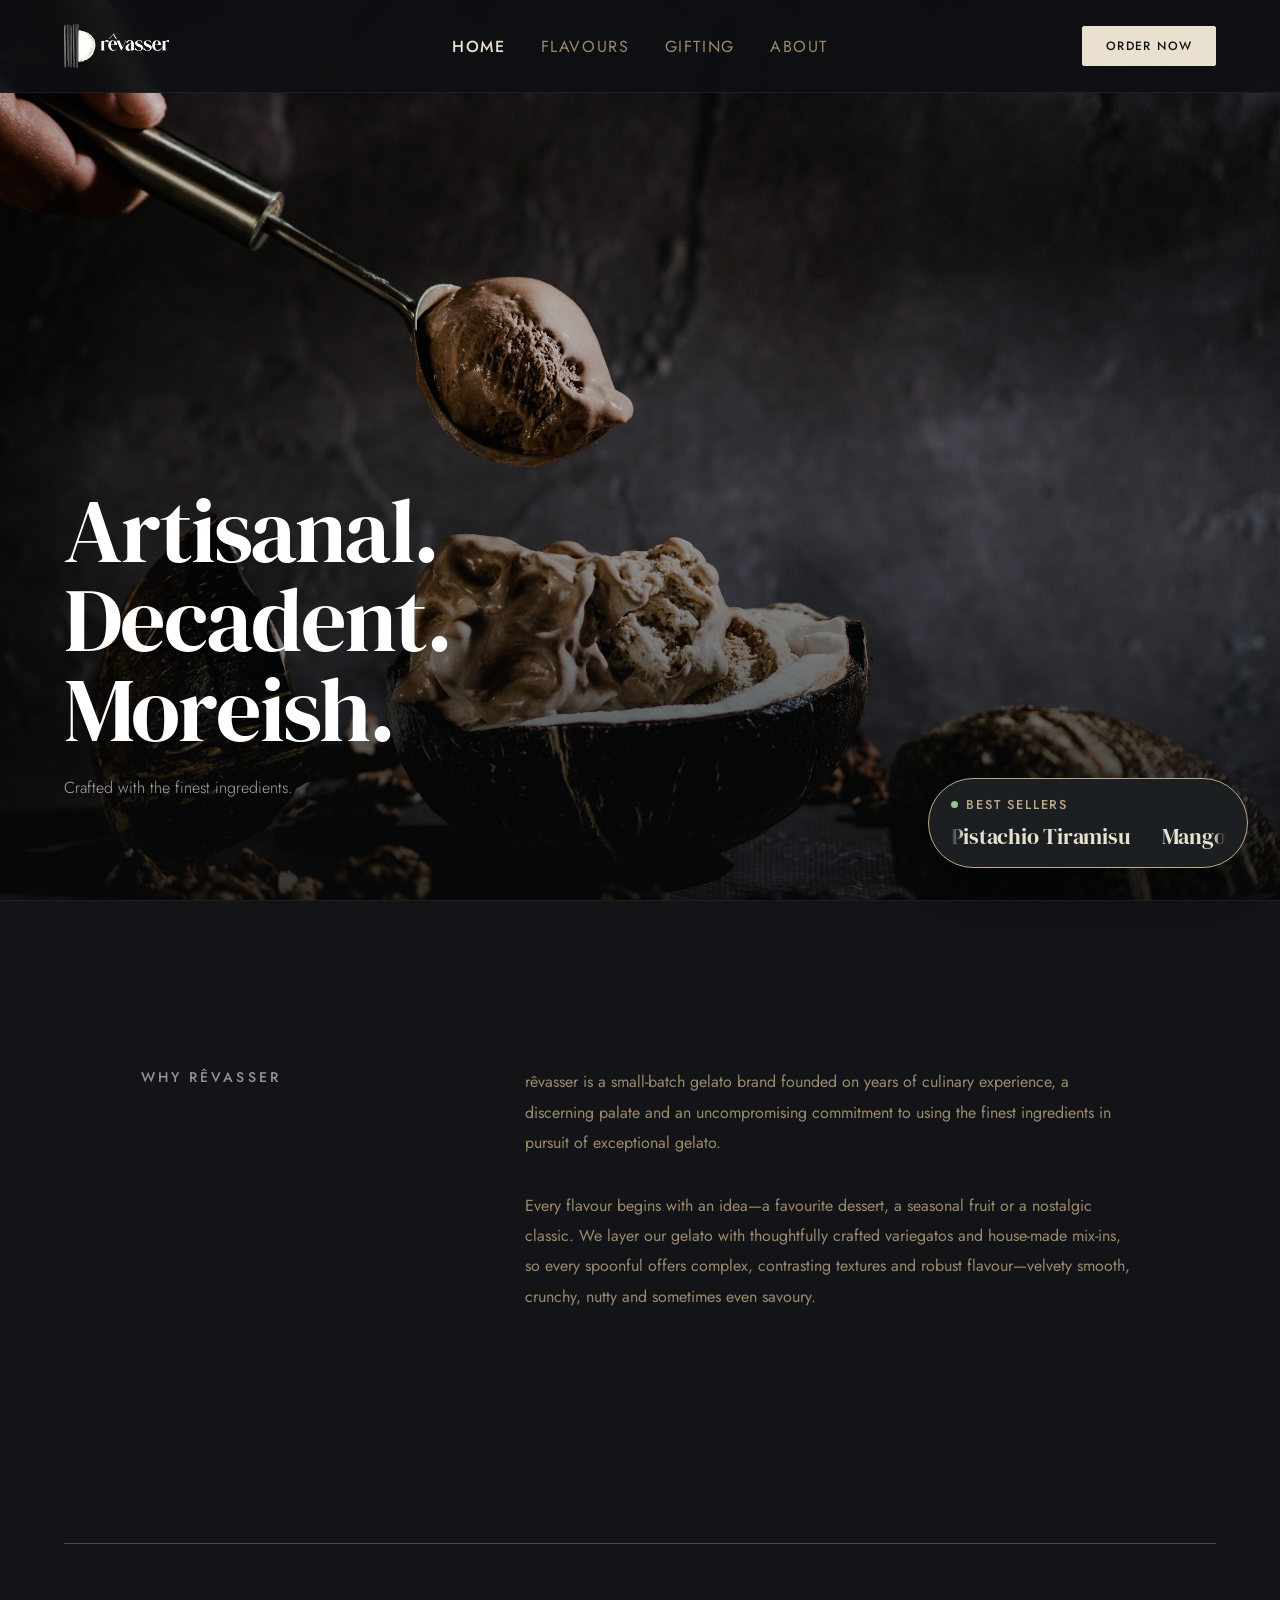
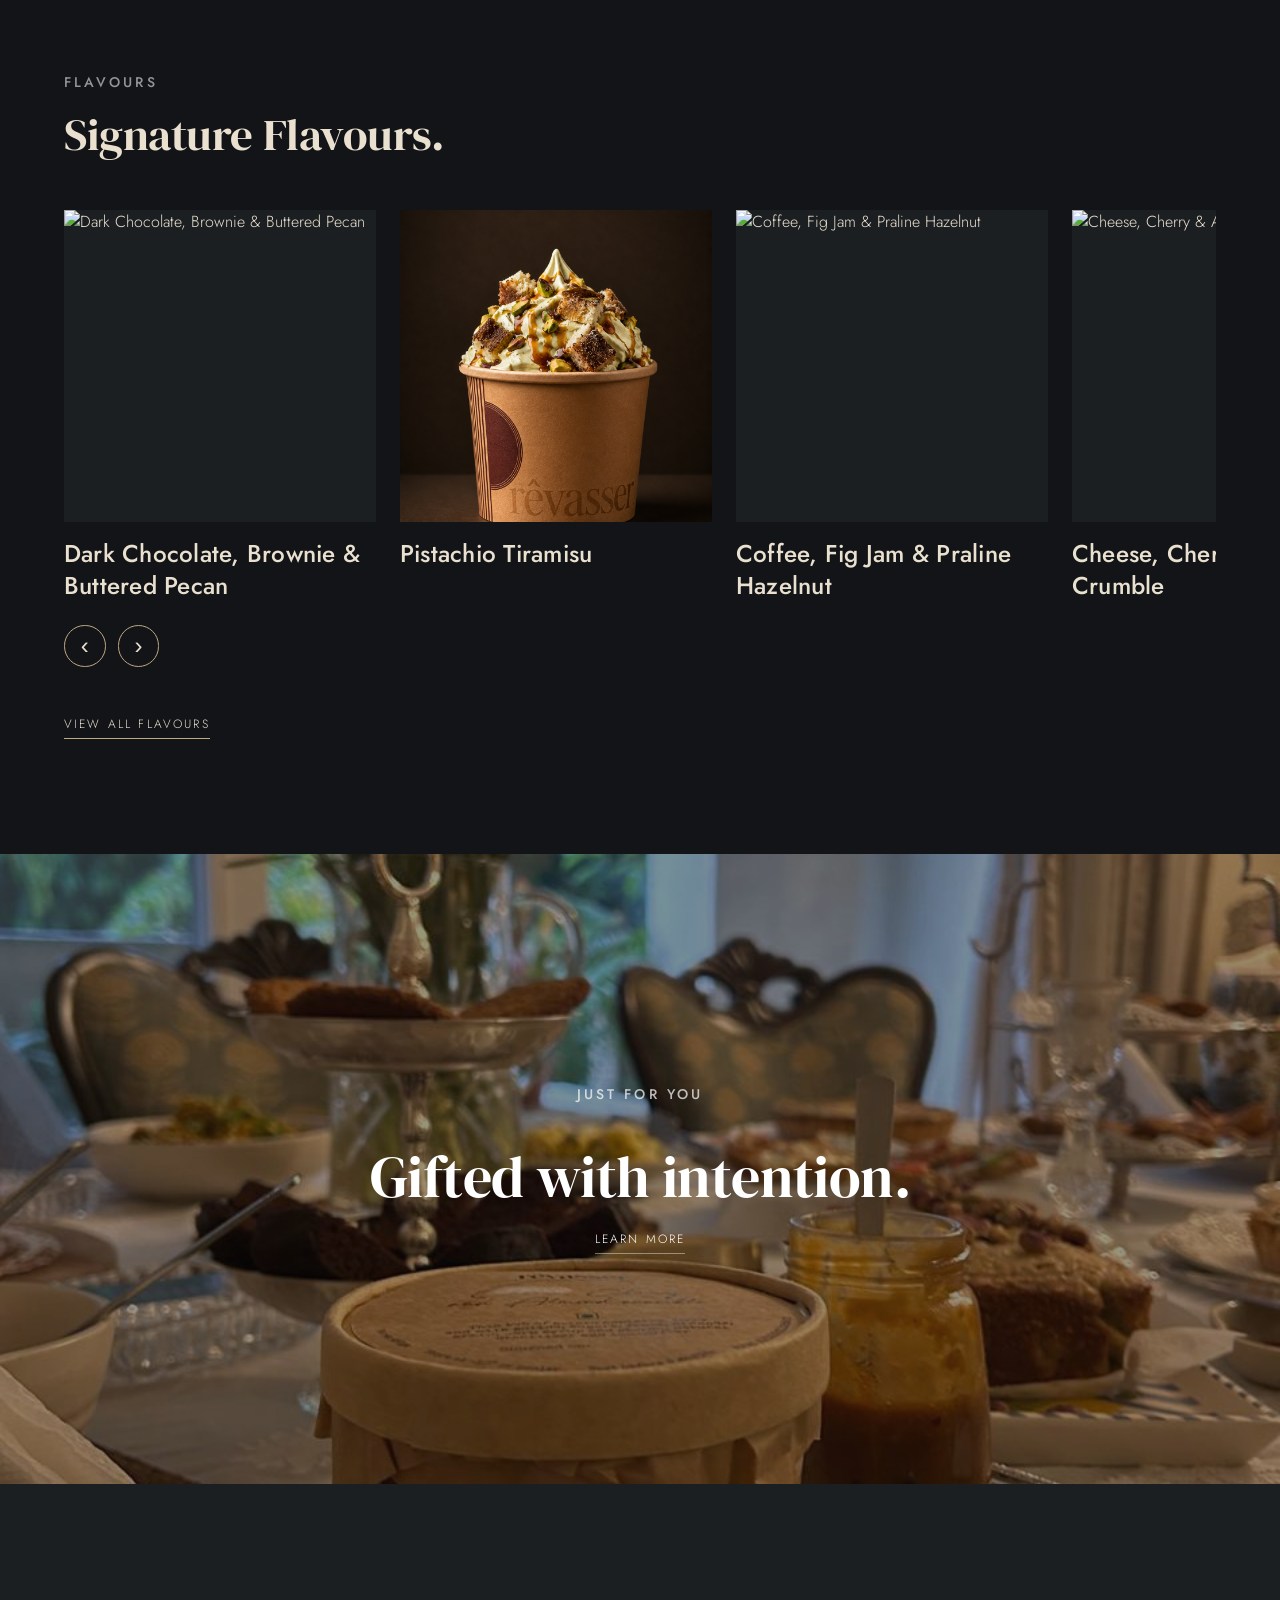
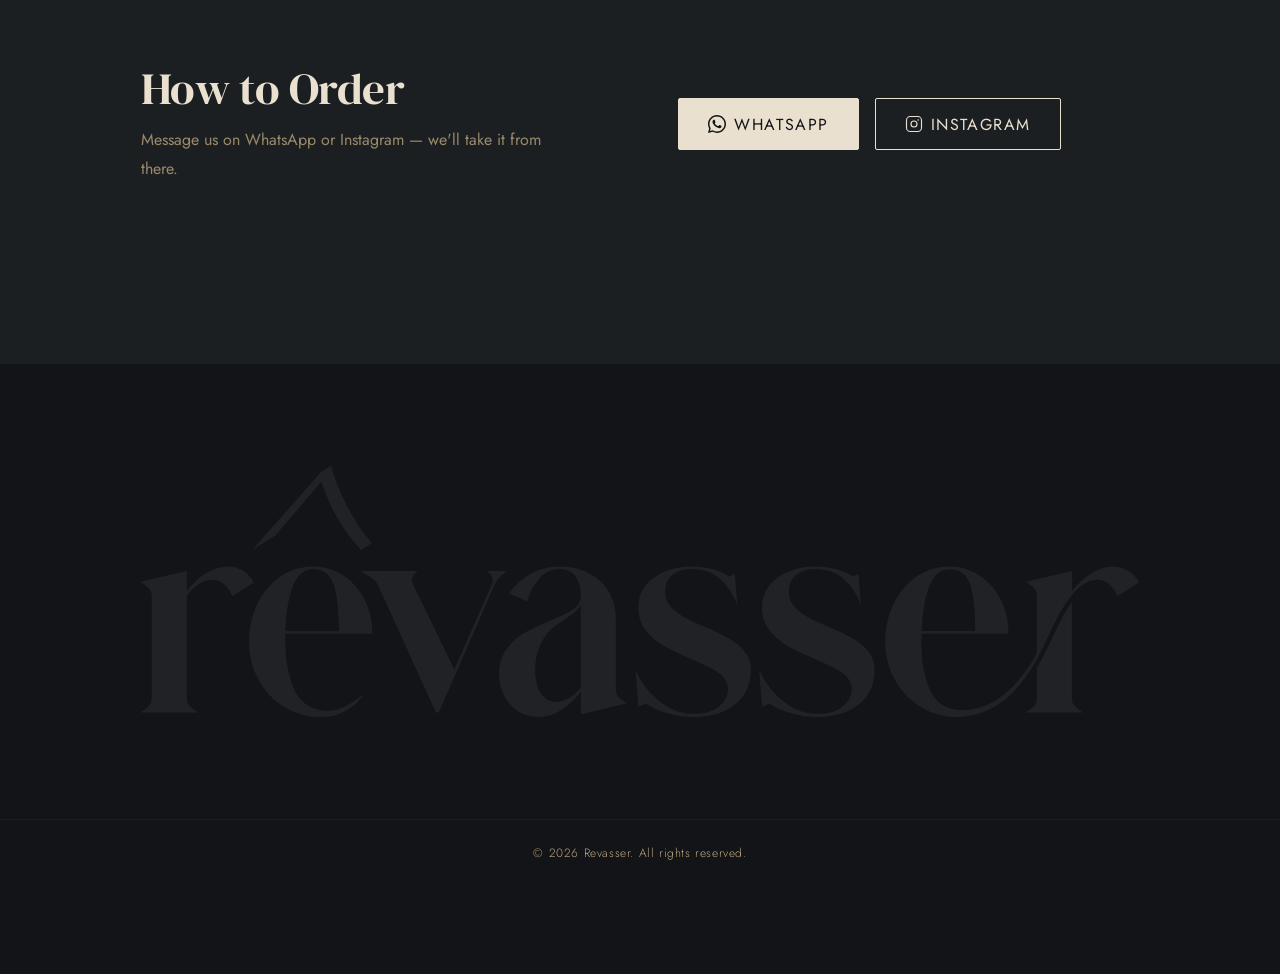
==== index.html @ d2952cad "Apply client copy feedback across all pages - Homepage: drop small-batch eyebrow, shorten hero line," ====
<!DOCTYPE html>
<html lang="en">
<head>
  <meta charset="UTF-8" />
  <meta name="viewport" content="width=device-width, initial-scale=1.0" />
  <title>Revasser — Artisan Gelato</title>
  <link rel="preconnect" href="https://fonts.googleapis.com" />
  <link rel="preconnect" href="https://fonts.gstatic.com" crossorigin />
  <link href="https://fonts.googleapis.com/css2?family=DM+Serif+Display:ital@0;1&family=Jost:wght@300;400;500&display=swap" rel="stylesheet" />
  <link rel="stylesheet" href="style.css" />
</head>
<body>

  <!-- NAV -->
  <nav class="nav">
    <a href="index.html" class="nav__logo"><img src="images/brand_logo.svg" alt="Revasser" /></a>
    <div class="nav__links" id="nav-links">
      <ul class="nav__links-list">
        <li><a href="index.html" class="nav__active">Home</a></li>
        <li><a href="flavours.html">Flavours</a></li>
        <li><a href="gifting.html">Gifting</a></li>
        <li><a href="about.html">About</a></li>
      </ul>
      <div class="nav__links-footer">
        <span class="nav__links-divider" aria-hidden="true"></span>
        <div class="nav__links-ctas">
          <a href="https://wa.me/YOURNUMBER" class="btn btn--dark" target="_blank" rel="noopener">
            <svg width="18" height="18" viewBox="0 0 24 24" fill="currentColor" aria-hidden="true"><path d="M17.472 14.382c-.297-.149-1.758-.867-2.03-.967-.273-.099-.471-.148-.67.15-.197.297-.767.966-.94 1.164-.173.199-.347.223-.644.075-.297-.15-1.255-.463-2.39-1.475-.883-.788-1.48-1.761-1.653-2.059-.173-.297-.018-.458.13-.606.134-.133.298-.347.446-.52.149-.174.198-.298.298-.497.099-.198.05-.371-.025-.52-.075-.149-.669-1.612-.916-2.207-.242-.579-.487-.5-.669-.51-.173-.008-.371-.01-.57-.01-.198 0-.52.074-.792.372-.272.297-1.04 1.016-1.04 2.479 0 1.462 1.065 2.875 1.213 3.074.149.198 2.096 3.2 5.077 4.487.709.306 1.262.489 1.694.625.712.227 1.36.195 1.871.118.571-.085 1.758-.719 2.006-1.413.248-.694.248-1.289.173-1.413-.074-.124-.272-.198-.57-.347z"/><path d="M12 0C5.373 0 0 5.373 0 12c0 2.123.555 4.116 1.528 5.845L0 24l6.335-1.507A11.933 11.933 0 0012 24c6.627 0 12-5.373 12-12S18.627 0 12 0zm0 22c-1.885 0-3.652-.49-5.187-1.349l-.371-.217-3.762.895.924-3.653-.24-.384A9.959 9.959 0 012 12C2 6.477 6.477 2 12 2s10 4.477 10 10-4.477 10-10 10z"/></svg>
            WhatsApp
          </a>
          <a href="https://instagram.com/YOURHANDLE" class="btn btn--outline" target="_blank" rel="noopener">
            <svg width="18" height="18" viewBox="0 0 24 24" fill="none" stroke="currentColor" stroke-width="1.5" aria-hidden="true"><rect x="2" y="2" width="20" height="20" rx="5"/><circle cx="12" cy="12" r="4"/><circle cx="17.5" cy="6.5" r="1" fill="currentColor" stroke="none"/></svg>
            Instagram
          </a>
        </div>
      </div>
    </div>
    <div class="nav__actions">
      <a href="#order" class="nav__cta">Order Now</a>
      <button class="nav__toggle" id="nav-toggle" aria-label="Open menu" aria-expanded="false" aria-controls="nav-links">
        <span></span><span></span><span></span>
      </button>
    </div>
  </nav>
  <div class="nav__overlay" id="nav-overlay"></div>

  <!-- ─── HERO ─────────────────────────────────────────── -->
  <section class="hero">
    <div class="hero__bg">
      <img src="images/hero-home.jpg" alt="Revasser artisan gelato" />
    </div>
    <div class="hero__overlay"></div>
    <div class="hero__content">
      <h1 class="hero__title">
        <em>Artisanal.</em><br />
        <em>Decadent.</em><br />
        <em>Moreish.</em>
      </h1>
      <p class="hero__subtitle">
        Crafted with the finest ingredients.
      </p>
    </div>
  </section>

  <!-- ─── WHY RÊVASSER (STORY) ──────────────────────────── -->
  <section class="story story--home">
    <div class="story__inner">
      <div class="story__header">
        <p class="hero__eyebrow">Why rêvasser</p>
      </div>
      <div class="story__body">
        <p class="body-text story__text">
          rêvasser is a small-batch gelato brand founded on years of culinary experience, a discerning palate and an uncompromising commitment to using the finest ingredients in pursuit of exceptional gelato.
        </p>
        <p class="body-text story__text">
          Every flavour begins with an idea—a favourite dessert, a seasonal fruit or a nostalgic classic. We layer our gelato with thoughtfully crafted variegatos and house-made mix-ins, so every spoonful offers complex, contrasting textures and robust flavour—velvety smooth, crunchy, nutty and sometimes even savoury.
        </p>
      </div>
    </div>
  </section>

  <div class="divider" aria-hidden="true"></div>

  <!-- ─── FLAVOURS ─────────────────────────────────────── -->
  <section class="flavours" id="flavours">
    <header class="flavours__header">
      <p class="hero__eyebrow">Flavours</p>
      <h2 class="section-title">Signature <em>Flavours.</em></h2>
    </header>

    <div class="flavours__carousel">
      <ul class="flavours__track" id="flavours-track">
        <li class="flavour-card">
          <a href="flavours.html" class="flavour-card__link">
            <div class="flavour-card__img-wrap">
              <img src="images/flavour-dark-chocolate.png" alt="Dark Chocolate, Brownie & Buttered Pecan" />
              <div class="flavour-card__scrim">
                <div class="flavour-card__scrim-tags">
                  <span>Intense</span>
                  <span>Indulgent</span>
                  <span>Decadent</span>
                </div>
                <span class="flavour-card__cta">View More</span>
              </div>
            </div>
            <h3 class="flavour-card__name">Dark Chocolate, Brownie &amp; Buttered Pecan</h3>
            <p class="flavour-card__tags">Intense • Indulgent • Decadent</p>
          </a>
        </li>
        <li class="flavour-card">
          <a href="flavours.html" class="flavour-card__link">
            <div class="flavour-card__img-wrap">
              <img src="images/flavour-pistachio-tiramisu.png" alt="Pistachio Tiramisu" />
              <div class="flavour-card__scrim">
                <div class="flavour-card__scrim-tags">
                  <span>Earthy</span>
                  <span>Subtle</span>
                  <span>Nuanced</span>
                </div>
                <span class="flavour-card__cta">View More</span>
              </div>
            </div>
            <h3 class="flavour-card__name">Pistachio Tiramisu</h3>
            <p class="flavour-card__tags">Earthy • Subtle • Nuanced</p>
          </a>
        </li>
        <li class="flavour-card">
          <a href="flavours.html" class="flavour-card__link">
            <div class="flavour-card__img-wrap">
              <img src="images/flavour-coffee-fig.png" alt="Coffee, Fig Jam & Praline Hazelnut" />
              <div class="flavour-card__scrim">
                <div class="flavour-card__scrim-tags">
                  <span>Bold Brew</span>
                  <span>Indulgence</span>
                </div>
                <span class="flavour-card__cta">View More</span>
              </div>
            </div>
            <h3 class="flavour-card__name">Coffee, Fig Jam &amp; Praline Hazelnut</h3>
            <p class="flavour-card__tags">Bold Brew • Indulgence</p>
          </a>
        </li>
        <li class="flavour-card">
          <a href="flavours.html" class="flavour-card__link">
            <div class="flavour-card__img-wrap">
              <img src="images/flavour-cheese-cherry.png" alt="Cheese, Cherry & Almond Crumble" />
              <div class="flavour-card__scrim">
                <div class="flavour-card__scrim-tags">
                  <span>Sweet</span>
                  <span>Savoury</span>
                  <span>Tart</span>
                </div>
                <span class="flavour-card__cta">View More</span>
              </div>
            </div>
            <h3 class="flavour-card__name">Cheese, Cherry &amp; Almond Crumble</h3>
            <p class="flavour-card__tags">Sweet • Savoury • Tart</p>
          </a>
        </li>
        <li class="flavour-card">
          <a href="flavours.html" class="flavour-card__link">
            <div class="flavour-card__img-wrap">
              <img src="images/flavour-vanilla.png" alt="Chocolate, Blueberry & Toasted Almonds" />
              <div class="flavour-card__scrim">
                <div class="flavour-card__scrim-tags">
                  <span>Velvety</span>
                  <span>Robust</span>
                  <span>Refined</span>
                </div>
                <span class="flavour-card__cta">View More</span>
              </div>
            </div>
            <h3 class="flavour-card__name">Chocolate, Blueberry &amp; Toasted Almonds</h3>
            <p class="flavour-card__tags">Velvety • Robust • Refined</p>
          </a>
        </li>
      </ul>

      <div class="flavours__arrows">
        <button type="button" class="flavours__arrow flavours__arrow--prev" id="flavours-prev" aria-label="Previous flavours">‹</button>
        <button type="button" class="flavours__arrow flavours__arrow--next" id="flavours-next" aria-label="Next flavours">›</button>
      </div>
    </div>

    <a href="flavours.html" class="hero__cta flavours__view-all">View all flavours</a>
  </section>

  <!-- ─── GIFTING TEASER ("JUST FOR YOU") ───────────────── -->
  <section class="gift-teaser">
    <div class="gift-teaser__bg">
      <img src="images/hero-gifting.png" alt="Revasser gelato gifting" />
    </div>
    <div class="gift-teaser__overlay"></div>
    <div class="gift-teaser__content">
      <p class="hero__eyebrow">Just for you</p>
      <h2 class="section-title gift-teaser__title"><em>Gifted with intention.</em></h2>
      <a href="gifting.html" class="hero__cta">Learn more</a>
    </div>
  </section>

  <!-- ─── HOW TO ORDER ─────────────────────────────────── -->
  <section class="order order--split" id="order">
    <div class="order__inner">
      <header class="order__header">
        <h2 class="section-title">How to Order</h2>
        <p class="body-text">Message us on WhatsApp or Instagram — we'll take it from there.</p>
      </header>

      <div class="order__ctas">
        <a href="https://wa.me/YOURNUMBER" class="btn btn--dark" target="_blank" rel="noopener">
          <svg width="18" height="18" viewBox="0 0 24 24" fill="currentColor" aria-hidden="true"><path d="M17.472 14.382c-.297-.149-1.758-.867-2.03-.967-.273-.099-.471-.148-.67.15-.197.297-.767.966-.94 1.164-.173.199-.347.223-.644.075-.297-.15-1.255-.463-2.39-1.475-.883-.788-1.48-1.761-1.653-2.059-.173-.297-.018-.458.13-.606.134-.133.298-.347.446-.52.149-.174.198-.298.298-.497.099-.198.05-.371-.025-.52-.075-.149-.669-1.612-.916-2.207-.242-.579-.487-.5-.669-.51-.173-.008-.371-.01-.57-.01-.198 0-.52.074-.792.372-.272.297-1.04 1.016-1.04 2.479 0 1.462 1.065 2.875 1.213 3.074.149.198 2.096 3.2 5.077 4.487.709.306 1.262.489 1.694.625.712.227 1.36.195 1.871.118.571-.085 1.758-.719 2.006-1.413.248-.694.248-1.289.173-1.413-.074-.124-.272-.198-.57-.347z"/><path d="M12 0C5.373 0 0 5.373 0 12c0 2.123.555 4.116 1.528 5.845L0 24l6.335-1.507A11.933 11.933 0 0012 24c6.627 0 12-5.373 12-12S18.627 0 12 0zm0 22c-1.885 0-3.652-.49-5.187-1.349l-.371-.217-3.762.895.924-3.653-.24-.384A9.959 9.959 0 012 12C2 6.477 6.477 2 12 2s10 4.477 10 10-4.477 10-10 10z"/></svg>
          WhatsApp
        </a>
        <a href="https://instagram.com/YOURHANDLE" class="btn btn--outline" target="_blank" rel="noopener">
          <svg width="18" height="18" viewBox="0 0 24 24" fill="none" stroke="currentColor" stroke-width="1.5" aria-hidden="true"><rect x="2" y="2" width="20" height="20" rx="5"/><circle cx="12" cy="12" r="4"/><circle cx="17.5" cy="6.5" r="1" fill="currentColor" stroke="none"/></svg>
          Instagram
        </a>
      </div>
    </div>
  </section>

  <!-- ─── RÊVASSER BANNER ──────────────────────────────── -->
  <section class="wordmark" aria-hidden="true">
    <img class="wordmark__img" src="images/brand_wordmark.svg" alt="" />
  </section>

  <!-- ─── FOOTER ───────────────────────────────────────── -->
  <footer class="footer">
    <p class="footer__copy">&copy; 2026 Revasser. All rights reserved.</p>
  </footer>

  <!-- ─── CHURN BANNER ───────────────────────────────────
       Optional, floating pill ticker. Delete this whole block when
       nothing is currently churning — it sits outside document flow
       (position: fixed), so removing it leaves no gap. Update the
       flavour names below, or remove entries, whenever what's
       churning changes. ─────────── -->
  <div class="churn-banner" id="churn-banner">
    <div class="churn-banner__label">
      <span class="churn-banner__dot" aria-hidden="true"></span>
      Best Sellers
    </div>
    <div class="churn-banner__ticker">
      <div class="churn-banner__track" id="churn-banner-track">
        <span class="churn-banner__item">Pistachio Tiramisu</span>
        <span class="churn-banner__item">Mango Pistachio</span>
      </div>
    </div>
  </div>

  <script>
    const navToggle = document.getElementById('nav-toggle');
    const navLinks = document.getElementById('nav-links');
    const navOverlay = document.getElementById('nav-overlay');

    function closeMenu() {
      navToggle.setAttribute('aria-expanded', 'false');
      navLinks.classList.remove('is-open');
      navOverlay.classList.remove('is-open');
    }

    navToggle.addEventListener('click', () => {
      const isOpen = navLinks.classList.toggle('is-open');
      navToggle.setAttribute('aria-expanded', String(isOpen));
      navOverlay.classList.toggle('is-open', isOpen);
    });

    navOverlay.addEventListener('click', closeMenu);
    navLinks.querySelectorAll('a').forEach((link) => link.addEventListener('click', closeMenu));

    const flavoursTrack = document.getElementById('flavours-track');
    const flavoursPrev = document.getElementById('flavours-prev');
    const flavoursNext = document.getElementById('flavours-next');
    if (flavoursTrack && flavoursPrev && flavoursNext) {
      const scrollByCard = (dir) => {
        const card = flavoursTrack.querySelector('.flavour-card');
        const amount = card ? card.getBoundingClientRect().width + 24 : 300;
        flavoursTrack.scrollBy({ left: dir * amount, behavior: 'smooth' });
      };
      flavoursPrev.addEventListener('click', () => scrollByCard(-1));
      flavoursNext.addEventListener('click', () => scrollByCard(1));
    }

    const churnTrack = document.getElementById('churn-banner-track');
    if (churnTrack && churnTrack.children.length > 1) {
      Array.from(churnTrack.children).forEach((item) => churnTrack.appendChild(item.cloneNode(true)));
      churnTrack.classList.add('is-scrolling');
    }
  </script>
</body>
</html>
---- style.css ----
/* ───────────────────────────────────────────
   TOKENS
─────────────────────────────────────────── */
:root {
  --cream:     #121417;
  --parchment: #1C1F22;
  --sand:      #BFA882;
  --brown:     #D4A843;
  --ink:       #EAE0D0;
  --muted:     #9B8A6A;

  --font-serif: 'DM Serif Display', Georgia, serif;
  --font-sans:  'Jost', system-ui, sans-serif;

  --gap:   clamp(2.5rem, 5vw, 5rem);
  --rail:  clamp(1.5rem, 5vw, 6rem);
}

/* ───────────────────────────────────────────
   RESET
─────────────────────────────────────────── */
*, *::before, *::after { box-sizing: border-box; margin: 0; padding: 0; }

html { scroll-behavior: smooth; overflow-x: hidden; }

body {
  background: var(--cream);
  color: var(--ink);
  font-family: var(--font-sans);
  font-weight: 300;
  -webkit-font-smoothing: antialiased;
  overflow-x: hidden;
}

a { color: inherit; text-decoration: none; }

img { display: block; width: 100%; object-fit: cover; }

/* Images inside fixed-dimension containers need explicit height */
.flavour-card__img-wrap img,
.collage__cell img,
.founder__image-wrap img,
.flavour-detail__media img {
  height: 100%;
  width: 100%;
  object-fit: cover;
  display: block;
}

ul, ol { list-style: none; }

/* ───────────────────────────────────────────
   SHARED TYPE UTILITIES
─────────────────────────────────────────── */
.section-title {
  font-family: var(--font-serif);
  font-weight: 300;
  font-size: clamp(2.5rem, 5vw, 7rem);
  line-height: 1.08;
  letter-spacing: -0.01em;
  color: var(--ink);
}

.section-title em { font-style: normal; color: inherit; }

.body-text {
  font-size: 1rem;
  font-weight: 400;
  line-height: 1.8;
  color: var(--muted);
  max-width: 40ch;
}

/* ───────────────────────────────────────────
   SHARED BUTTONS
─────────────────────────────────────────── */
.btn {
  display: inline-flex;
  align-items: center;
  gap: 0.5rem;
  font-family: var(--font-sans);
  font-size: 1rem;
  font-weight: 400;
  letter-spacing: 0.1em;
  text-transform: uppercase;
  padding: 0.85rem 1.8rem;
  border-radius: 2px;
  transition: background 0.2s, color 0.2s, border-color 0.2s;
  cursor: pointer;
}

.btn--dark {
  background: var(--ink);
  color: var(--cream);
  border: 1px solid var(--ink);
}
.btn--dark:hover { background: var(--brown); border-color: var(--brown); }

.btn--outline {
  background: transparent;
  color: var(--ink);
  border: 1px solid var(--ink);
}
.btn--outline:hover { background: var(--ink); color: var(--cream); }

.btn--ghost {
  background: transparent;
  color: var(--muted);
  border: 1px solid var(--sand);
  font-size: 1rem;
  letter-spacing: 0.06em;
  text-transform: none;
}
.btn--ghost:hover { color: var(--ink); border-color: var(--ink); }

/* ───────────────────────────────────────────
   NAV
─────────────────────────────────────────── */
.nav {
  position: fixed;
  top: 0; left: 0; right: 0;
  z-index: 100;
  display: grid;
  grid-template-columns: 1fr auto 1fr;
  align-items: center;
  padding: 1.5rem var(--rail);
  background: rgba(14, 16, 19, 0.92);
  backdrop-filter: blur(8px);
  border-bottom: 1px solid var(--parchment);
}

.nav__logo {
  justify-self: start;
  font-family: var(--font-serif);
  font-size: 1.5rem;
  font-weight: 400;
  letter-spacing: 0.14em;
  text-transform: lowercase;
  color: var(--ink);
  transition: color 0.3s ease;
}

.nav__logo img {
  display: block;
  width: auto;
  height: 2.75rem;
}

.nav__links {
  display: contents;
}

.nav__links-footer {
  display: none;
}

.nav__links-list {
  justify-self: center;
  display: flex;
  gap: 2.2rem;
}

.nav__links-list a {
  font-size: 1rem;
  font-weight: 400;
  letter-spacing: 0.1em;
  text-transform: uppercase;
  color: var(--muted);
  transition: color 0.2s;
}

.nav__links-list a:hover,
.nav__links-list .nav__active { color: var(--ink); }

.nav__links-list .nav__active { font-weight: 500; }

.nav__actions {
  justify-self: end;
  display: flex;
  align-items: center;
  gap: 1.2rem;
}

.nav__cta {
  display: inline-flex;
  align-items: center;
  font-family: var(--font-sans);
  font-size: 0.75rem;
  font-weight: 500;
  letter-spacing: 0.12em;
  text-transform: uppercase;
  color: var(--cream);
  background: var(--ink);
  border: 1px solid var(--ink);
  border-radius: 2px;
  padding: 0.65rem 1.4rem;
  transition: background 0.2s, border-color 0.2s, color 0.2s;
  white-space: nowrap;
}

.nav__cta:hover {
  background: var(--brown);
  border-color: var(--brown);
}

.nav__toggle {
  display: none;
  flex-direction: column;
  justify-content: center;
  gap: 5px;
  width: 26px;
  height: 20px;
  background: none;
  border: none;
  padding: 0;
  cursor: pointer;
  z-index: 101;
}

.nav__toggle span {
  display: block;
  width: 100%;
  height: 2px;
  background: var(--ink);
  border-radius: 1px;
  transition: transform 0.3s ease, opacity 0.2s ease;
}

.nav__toggle[aria-expanded="true"] span:nth-child(1) { transform: translateY(7px) rotate(45deg); }
.nav__toggle[aria-expanded="true"] span:nth-child(2) { opacity: 0; }
.nav__toggle[aria-expanded="true"] span:nth-child(3) { transform: translateY(-7px) rotate(-45deg); }

.nav__overlay {
  position: fixed;
  inset: 0;
  background: rgba(0, 0, 0, 0.4);
  opacity: 0;
  pointer-events: none;
  transition: opacity 0.3s ease;
  z-index: 99;
}

.nav__overlay.is-open {
  opacity: 1;
  pointer-events: auto;
}

/* ───────────────────────────────────────────
   HERO (shared — homepage & gifting)
─────────────────────────────────────────── */
.hero,
.g-hero,
.f-hero,
.a-hero {
  position: relative;
  width: 100%;
  height: 100svh;
  overflow: hidden;
  display: flex;
  align-items: flex-end;
}

/* Full-bleed background image / placeholder */
.hero__bg {
  position: absolute;
  inset: 0;
  z-index: 0;
}

.hero__bg img {
  width: 100%;
  height: 100%;
  object-fit: cover;
  object-position: center;
  display: block;
}

.hero__bg-placeholder {
  width: 100%;
  height: 100%;
  background: #22262A; /* dark slate placeholder until image is dropped in */
}

/* Gradient overlay for text legibility */
.hero__overlay {
  position: absolute;
  inset: 0;
  z-index: 1;
  background: linear-gradient(
    to top,
    rgba(8, 9, 10, 0.78) 0%,
    rgba(8, 9, 10, 0.28) 50%,
    rgba(8, 9, 10, 0.04) 100%
  );
}

/* Text content — sits above overlay */
.hero__content,
.g-hero__content,
.f-hero__content,
.a-hero__content {
  position: relative;
  z-index: 2;
  padding: 0 var(--rail) clamp(2.5rem, 5vw, 5rem);
  display: flex;
  flex-direction: column;
  align-items: flex-start;
  width: 100%;
  max-width: 72rem;
}

.hero__eyebrow {
  font-size: 0.875rem;
  font-weight: 500;
  letter-spacing: 0.22em;
  text-transform: uppercase;
  color: rgba(255, 255, 255, 0.55);
  margin-bottom: 1.2rem;
}

.hero__title {
  font-family: var(--font-serif);
  font-style: italic;
  font-weight: 400;
  font-size: clamp(4rem, 7vw, 7rem);
  line-height: 1.0;
  letter-spacing: -0.02em;
  color: #FFFFFF;
  margin-bottom: 1.2rem;
}

.hero__title em { font-style: normal; }

.hero__subtitle {
  font-size: 1rem;
  color: rgba(255, 255, 255, 0.65);
  line-height: 1.7;
  margin-bottom: 2.2rem;
  max-width: 44ch;
}

.hero__cta {
  display: inline-block;
  font-size: 0.75rem;
  letter-spacing: 0.18em;
  text-transform: uppercase;
  color: #FFFFFF;
  border-bottom: 1px solid rgba(255, 255, 255, 0.4);
  padding-bottom: 0.3rem;
  width: fit-content;
  transition: border-color 0.25s, opacity 0.25s;
}

.hero__cta:hover { opacity: 0.7; border-color: rgba(255,255,255,0.7); }

/* ───────────────────────────────────────────
   CHURN BANNER (homepage — floating, optional)
   Not part of document flow — safe to delete the HTML block
   entirely with nothing left behind when there's no active churn.
─────────────────────────────────────────── */
.churn-banner {
  position: fixed;
  right: clamp(1rem, 4vw, 2rem);
  bottom: clamp(1rem, 4vw, 2rem);
  z-index: 90;
  display: flex;
  flex-direction: column;
  align-items: flex-start;
  gap: 0.35rem;
  max-width: min(88vw, 20rem);
  background: var(--parchment);
  border: 1px solid var(--sand);
  border-radius: 999px;
  padding: 0.75rem 1.2rem;
  box-shadow: 0 16px 40px rgba(0, 0, 0, 0.45);
  animation: churn-banner-in 0.5s ease both;
  animation-delay: 0.8s;
}

@media (min-width: 901px) {
  .churn-banner {
    gap: 0.5rem;
    padding: 1rem 1.4rem;
  }
}

@keyframes churn-banner-in {
  from { opacity: 0; transform: translateY(14px); }
  to   { opacity: 1; transform: translateY(0); }
}

.churn-banner__label {
  display: flex;
  align-items: center;
  gap: 0.5rem;
  font-family: var(--font-sans);
  font-weight: 500;
  font-size: 0.7rem;
  letter-spacing: 0.14em;
  text-transform: uppercase;
  color: var(--sand);
}

@media (min-width: 901px) {
  .churn-banner__label { font-size: 0.8rem; }
}

.churn-banner__dot {
  flex-shrink: 0;
  width: 7px;
  height: 7px;
  border-radius: 50%;
  background: #8DC98A;
  animation: pulse-dot 2s ease-in-out infinite;
}

.churn-banner__ticker {
  width: 100%;
  overflow: hidden;
  -webkit-mask-image: linear-gradient(to right, transparent, black 12px, black calc(100% - 12px), transparent);
  mask-image: linear-gradient(to right, transparent, black 12px, black calc(100% - 12px), transparent);
}

.churn-banner__track {
  display: flex;
  width: max-content;
  gap: 2rem;
}

.churn-banner__track.is-scrolling {
  animation: churn-ticker 22s linear infinite;
}

.churn-banner__item {
  font-family: var(--font-serif);
  font-size: 1.1rem;
  color: var(--ink);
  letter-spacing: -0.01em;
  white-space: nowrap;
}

@media (min-width: 901px) {
  .churn-banner__item { font-size: 1.35rem; }
}

@keyframes churn-ticker {
  from { transform: translateX(0); }
  to   { transform: translateX(-50%); }
}

/* ───────────────────────────────────────────
   WHAT'S CHURNING
─────────────────────────────────────────── */
.churning {
  position: relative;
  background: var(--ink);
  padding: var(--gap) var(--rail);
  overflow: hidden;
}

.churning__bg {
  position: absolute;
  inset: 0;
  z-index: 0;
}

.churning__bg img {
  width: 100%;
  height: 100%;
  object-fit: cover;
  object-position: center;
  opacity: 0.18;
}

.churning__inner {
  position: relative;
  z-index: 1;
}

.churning__inner {
  display: grid;
  grid-template-columns: 1fr 1fr;
  gap: clamp(3rem, 6vw, 8rem);
  align-items: center;
}

.churning__live {
  display: flex;
  align-items: center;
  gap: 0.55rem;
  font-size: 0.75rem;
  letter-spacing: 0.18em;
  text-transform: uppercase;
  color: var(--brown);
  margin-bottom: 1.4rem;
}

.churning__dot {
  width: 7px;
  height: 7px;
  border-radius: 50%;
  background: #8DC98A;
  animation: pulse-dot 2s ease-in-out infinite;
}

@keyframes pulse-dot {
  0%, 100% { opacity: 1; }
  50%       { opacity: 0.3; }
}

.churning__title {
  font-family: var(--font-serif);
  font-weight: 300;
  font-size: clamp(4rem, 5.5vw, 7rem);
  line-height: 1.0;
  letter-spacing: -0.02em;
  color: var(--cream);
  margin-bottom: 1rem;
}

.churning__title em { font-style: normal; color: inherit; }

.churning__sub {
  font-size: 1rem;
  color: var(--muted);
  line-height: 1.7;
  margin-bottom: 2.4rem;
  max-width: 34ch;
}

.churning__cta {
  display: inline-block;
  font-size: 0.75rem;
  letter-spacing: 0.18em;
  text-transform: uppercase;
  color: var(--cream);
  border-bottom: 1px solid var(--sand);
  padding-bottom: 0.3rem;
  width: fit-content;
  transition: color 0.2s, border-color 0.2s;
}

.churning__cta:hover { color: var(--sand); border-color: var(--cream); }

.churning__list {
  display: flex;
  flex-direction: column;
  gap: 0;
}

.churning__item {
  display: flex;
  align-items: baseline;
  justify-content: space-between;
  padding: 1.4rem 0;
  border-bottom: 1px solid rgba(200, 186, 168, 0.18);
  gap: 1rem;
}

.churning__item:first-child { border-top: 1px solid rgba(200, 186, 168, 0.18); }

.churning__name {
  font-family: var(--font-serif);
  font-size: clamp(1.5rem, 2vw, 2.5rem);
  font-weight: 300;
  color: var(--cream);
  letter-spacing: -0.01em;
}

.churning__avail {
  font-size: 0.75rem;
  letter-spacing: 0.1em;
  text-transform: uppercase;
  color: var(--muted);
  flex-shrink: 0;
}

/* ───────────────────────────────────────────
   FLAVOURS
─────────────────────────────────────────── */
.flavours {
  padding: var(--gap) var(--rail);
}

.flavours__header {
  margin-bottom: clamp(2rem, 4vw, 4rem);
}

.flavours__header .section-title {
  font-size: clamp(2rem, 3.5vw, 3.25rem);
}

/* Carousel */
.flavours__carousel {
  position: relative;
}

.flavours__track {
  display: flex;
  gap: 1.5rem;
  overflow-x: auto;
  scroll-snap-type: x mandatory;
  scroll-padding-left: var(--rail);
  -webkit-overflow-scrolling: touch;
  scrollbar-width: none;
  -ms-overflow-style: none;
}

.flavours__track::-webkit-scrollbar { display: none; }

.flavour-card {
  flex: 0 0 calc((100% - 2.5 * 1.5rem) / 3.5);
  scroll-snap-align: start;
}

.flavour-card__link { display: block; }

.flavour-card__img-wrap {
  position: relative;
  aspect-ratio: 1 / 1;
  overflow: hidden;
  background: var(--parchment);
  margin-bottom: 1rem;
}

.flavour-card__scrim {
  position: absolute;
  inset: 0;
  display: flex;
  align-items: center;
  justify-content: center;
  padding: 1.75rem;
  background: rgba(8, 9, 10, 0.6);
  opacity: 0;
  transition: opacity 0.25s ease;
}

.flavour-card__scrim-tags {
  display: flex;
  flex-direction: column;
  align-items: center;
  gap: 0.2rem;
  font-family: var(--font-sans);
  font-weight: 500;
  font-size: clamp(2.25rem, 4vw, 3.5rem);
  line-height: 1.2;
  color: var(--sand);
  text-align: center;
}

.flavour-card__cta {
  position: absolute;
  left: 50%;
  bottom: 1.5rem;
  transform: translateX(-50%);
  font-size: 0.75rem;
  letter-spacing: 0.18em;
  text-transform: uppercase;
  color: #FFFFFF;
  border-bottom: 1px solid rgba(255, 255, 255, 0.6);
  padding-bottom: 0.25rem;
  white-space: nowrap;
}

@media (hover: hover) {
  .flavour-card__link:hover .flavour-card__scrim { opacity: 1; }
  .flavour-card__tags { display: none; }
}

.flavour-card__name {
  font-family: var(--font-sans);
  font-weight: 500;
  font-size: clamp(1.125rem, 1.9vw, 1.75rem);
  color: var(--ink);
  letter-spacing: 0.01em;
  line-height: 1.3;
}

.flavour-card__tags {
  font-size: 0.9375rem;
  letter-spacing: 0.04em;
  color: var(--muted);
  margin-top: 0.35rem;
}

.flavours__arrows {
  display: flex;
  gap: 0.75rem;
  margin-top: 1.5rem;
}

.flavours__arrow {
  width: 2.6rem;
  height: 2.6rem;
  border-radius: 50%;
  border: 1px solid var(--sand);
  background: transparent;
  color: var(--ink);
  font-size: 1.5rem;
  line-height: 1;
  cursor: pointer;
  transition: background 0.2s, color 0.2s, border-color 0.2s;
}

.flavours__arrow:hover { background: var(--ink); color: var(--cream); border-color: var(--ink); }

.flavours__view-all {
  display: inline-block;
  margin-top: clamp(2rem, 4vw, 3rem);
  margin-bottom: clamp(2rem, 4vw, 4rem);
  color: var(--ink);
  border-bottom-color: var(--sand);
}

.flavours__view-all:hover { opacity: 0.7; }

/* ───────────────────────────────────────────
   GIFTING TEASER ("JUST FOR YOU")
─────────────────────────────────────────── */
.gift-teaser {
  position: relative;
  width: 100%;
  height: 70svh;
  min-height: 32rem;
  overflow: hidden;
  display: flex;
  align-items: center;
  justify-content: center;
  text-align: center;
}

.gift-teaser__bg {
  position: absolute;
  inset: 0;
  z-index: 0;
}

.gift-teaser__bg img {
  width: 100%;
  height: 100%;
  object-fit: cover;
  object-position: center;
}

.gift-teaser__overlay {
  position: absolute;
  inset: 0;
  z-index: 1;
  background: rgba(8, 9, 10, 0.42);
}

.gift-teaser__content {
  position: relative;
  z-index: 2;
  display: flex;
  flex-direction: column;
  align-items: center;
  gap: 1.4rem;
  padding: 0 var(--rail);
}

.gift-teaser__content .hero__eyebrow { color: rgba(255, 255, 255, 0.7); }

.gift-teaser__title {
  color: #FFFFFF;
  font-size: clamp(2.5rem, 4.5vw, 4rem);
}

.gift-teaser__title em { font-style: normal; color: inherit; }

.gift-teaser__content .hero__cta {
  color: #FFFFFF;
  border-bottom-color: rgba(255, 255, 255, 0.4);
}

.gift-teaser__content .hero__cta:hover { border-color: rgba(255, 255, 255, 0.7); }

/* ───────────────────────────────────────────
   HOW TO ORDER
─────────────────────────────────────────── */
.order {
  background: var(--parchment);
  padding: var(--gap) var(--rail);
}

.order__header {
  margin-bottom: clamp(3rem, 5vw, 5rem);
}

.order__header .section-title { margin-bottom: 0.8rem; }

.order__ctas {
  margin-top: clamp(2rem, 4vw, 3rem);
  display: flex;
  gap: 1rem;
  flex-wrap: wrap;
}

/* Home page variant — title/description and CTAs split into two
   columns, sharing the same fluid-margin + max-width rule as the
   "Why rêvasser" section. */
.order--split {
  height: 480px;
  display: flex;
  align-items: center;
  padding-left: clamp(6rem, 11vw, 11rem);
  padding-right: clamp(6rem, 11vw, 11rem);
}

.order--split .order__inner {
  width: 100%;
  max-width: 1080px;
  margin: 0 auto;
  display: grid;
  grid-template-columns: 1fr 1fr;
  gap: clamp(3rem, 6vw, 6rem);
  align-items: center;
}

.order--split .order__header { margin-bottom: 0; }

.order--split .order__header .section-title {
  font-size: clamp(2rem, 3.5vw, 3.25rem);
}

.order--split .order__ctas {
  margin-top: 0;
  flex-direction: row;
  flex-wrap: nowrap;
  align-items: flex-start;
}

/* ───────────────────────────────────────────
   STORAGE & ALLERGENS
─────────────────────────────────────────── */
.allergens {
  padding-top: var(--gap);
  padding-bottom: calc(var(--gap) * 0.7);
  padding-left: clamp(6rem, 11vw, 11rem);
  padding-right: clamp(6rem, 11vw, 11rem);
}

.allergens__inner {
  display: grid;
  grid-template-columns: 1fr;
  padding-top: var(--gap);
  border-top: 1px solid var(--parchment);
  gap: clamp(3rem, 6vw, 5rem);
  max-width: 1080px;
  margin: 0 auto;
}

.storage-row {
  display: flex;
  flex-wrap: nowrap;
  gap: 2rem 1.5rem;
}

.storage-item {
  flex: 1 1 0;
  display: flex;
  flex-direction: column;
  gap: 0.5rem;
}

.storage-item__icon {
  color: var(--sand);
  margin-bottom: 0.2rem;
}

.allergens__heading {
  font-size: 0.75rem;
  letter-spacing: 0.2em;
  text-transform: uppercase;
  color: var(--sand);
  margin-bottom: 1.1rem;
}

.allergens__list {
  display: flex;
  flex-direction: column;
  gap: 1rem;
}

.allergens__group {
  display: flex;
  flex-direction: column;
  gap: 0.3rem;
}

.allergens__label {
  font-size: 1rem;
  color: var(--ink);
}

.allergens__text {
  font-size: 1rem;
  color: var(--muted);
  line-height: 1.6;
}

.allergens__text strong { color: var(--ink); font-weight: 400; }

/* ───────────────────────────────────────────
   RÊVASSER WORDMARK WATERMARK (end of every page)
─────────────────────────────────────────── */
.wordmark {
  padding: clamp(4rem, 8vw, 7rem) var(--rail);
  overflow: hidden;
  text-align: center;
}

.wordmark__img {
  display: block;
  width: min(78vw, 1100px);
  height: auto;
  margin: 0 auto;
  opacity: 0.06;
}

/* ───────────────────────────────────────────
   FOOTER
─────────────────────────────────────────── */
.footer {
  padding: 1.5rem var(--rail) 7rem;
  border-top: 1px solid var(--parchment);
}

.footer__copy {
  text-align: center;
  font-size: 0.75rem;
  letter-spacing: 0.05em;
  color: var(--sand);
}

/* ═══════════════════════════════════════════
   GIFTING PAGE
═══════════════════════════════════════════ */

/* Gifting Hero — centered banner */
.g-hero {
  justify-content: center;
}

.g-hero__content {
  align-items: center;
  text-align: center;
  padding-bottom: clamp(4.5rem, 9vw, 8rem);
}

.g-hero__content .hero__eyebrow {
  font-size: clamp(1rem, 1.5vw, 1.25rem);
}

/* Gifting Hero title — same base as .hero__title but slightly smaller */
.g-hero__title {
  font-family: var(--font-serif);
  font-weight: 400;
  font-size: clamp(4.5rem, 7vw, 8rem);
  line-height: 1.0;
  letter-spacing: -0.02em;
  color: #FFFFFF;
  margin-bottom: 1.2rem;
}

.g-hero__title em { font-style: normal; color: inherit; }

/* ═══════════════════════════════════════════
   FLAVOURS PAGE
═══════════════════════════════════════════ */

.f-hero {
  height: 640px;
  justify-content: center;
}

.f-hero__content {
  align-items: center;
  text-align: center;
}

.f-hero__title {
  font-family: var(--font-serif);
  font-weight: 400;
  font-size: clamp(2.25rem, 4.5vw, 4rem);
  line-height: 1.2;
  letter-spacing: -0.02em;
  color: #FFFFFF;
  max-width: 34ch;
  margin-bottom: 1.2rem;
}

.f-hero__title em { font-style: normal; color: inherit; }

/* Flavour detail list */
.flavour-detail {
  padding-top: var(--gap);
  padding-bottom: var(--gap);
  padding-left: clamp(6rem, 11vw, 11rem);
  padding-right: clamp(6rem, 11vw, 11rem);
}

.flavour-detail__header {
  max-width: 1080px;
  margin: 0 auto clamp(3rem, 5vw, 5rem);
}

.flavour-detail__header .body-text { max-width: 60ch; margin-top: 1rem; }

.flavour-detail__list {
  max-width: 1080px;
  margin: 0 auto;
  display: flex;
  flex-direction: column;
  gap: clamp(2.5rem, 5vw, 3.5rem);
}

.flavour-detail__item {
  display: flex;
  align-items: flex-start;
  gap: clamp(1.5rem, 3vw, 2.5rem);
}

.flavour-detail__media {
  flex: 0 0 320px;
  aspect-ratio: 1 / 1;
  overflow: hidden;
  background: var(--parchment);
}

.flavour-detail__body {
  display: flex;
  flex-direction: column;
  gap: 0.6rem;
  padding-top: 0.5rem;
}

.flavour-detail__name {
  font-family: var(--font-sans);
  font-weight: 500;
  font-size: clamp(1.5rem, 2.2vw, 2rem);
  color: var(--ink);
  letter-spacing: 0;
  line-height: 1.2;
}

.flavour-detail__tags {
  font-size: 0.8125rem;
  font-weight: 500;
  letter-spacing: 0.1em;
  text-transform: uppercase;
  color: var(--sand);
}

.flavour-detail__note {
  max-width: 60ch;
  margin-top: 0.4rem;
}

.flavour-detail__price {
  margin-top: 0.4rem;
  font-size: 0.75rem;
  letter-spacing: 0.14em;
  text-transform: uppercase;
  color: var(--sand);
  font-style: italic;
}

/* ═══════════════════════════════════════════
   ABOUT PAGE
═══════════════════════════════════════════ */

.a-hero__title {
  font-family: var(--font-serif);
  font-weight: 400;
  font-size: clamp(4rem, 6vw, 7rem);
  line-height: 1.0;
  letter-spacing: -0.02em;
  color: #FFFFFF;
  margin-bottom: 1.2rem;
}

.a-hero__title em { font-style: normal; color: inherit; }

/* Visual Collage */
.collage {
  display: grid;
  grid-template-columns: repeat(3, 1fr);
  grid-template-rows: repeat(2, 28vw);
  gap: 0.5rem;
  padding: var(--gap) var(--rail);
  background: var(--parchment);
}

.story--tinted {
  background: var(--parchment);
}

.section-divider {
  background: var(--parchment);
  padding: var(--gap) 0;
}

.section-divider span {
  display: block;
  height: 1px;
  margin: 0 var(--rail);
  background: var(--sand);
  opacity: 0.35;
}

/* Plain inset divider — for use between sections that already share
   the same background, so no background-matching wrapper is needed */
.divider {
  height: 1px;
  margin: var(--gap) var(--rail);
  background: var(--sand);
  opacity: 0.35;
}

.collage__cell {
  background: var(--parchment);
  overflow: hidden;
}

.collage__cell--tall { grid-row: span 2; }

.collage__cell--wide { grid-column: span 1; }

/* Testimonials */
.testimonials {
  height: 640px;
  display: flex;
  flex-direction: column;
  align-items: center;
  padding: 6rem var(--rail) 3rem;
  background: var(--parchment);
  overflow: hidden;
}

.testimonials__heading {
  text-align: center;
}

.testimonials__bottom {
  display: flex;
  flex-direction: column;
  align-items: center;
  width: 100%;
  margin-top: auto;
}

.testimonials__carousel {
  position: relative;
  display: grid;
  max-width: 44rem;
  margin: 0 auto;
}

.testimonials__quote-mark {
  position: absolute;
  top: -3rem;
  left: 50%;
  transform: translateX(-50%);
  font-family: var(--font-serif);
  font-size: clamp(14rem, 24vw, 20rem);
  line-height: 1;
  color: var(--sand);
  opacity: 0.16;
  pointer-events: none;
  user-select: none;
  z-index: 0;
}

.testimonial {
  grid-column: 1;
  grid-row: 1;
  position: relative;
  z-index: 1;
  display: flex;
  flex-direction: column;
  align-items: center;
  justify-content: center;
  gap: 1.4rem;
  text-align: center;
  padding-top: 0;
  border-top: none;
  opacity: 0;
  visibility: hidden;
  pointer-events: none;
  transition: opacity 0.5s ease;
}

.testimonial.is-active {
  opacity: 1;
  visibility: visible;
  pointer-events: auto;
}

.testimonials__dots {
  display: flex;
  justify-content: center;
  gap: 0.6rem;
  margin-top: 2.5rem;
}

.testimonials__dot {
  width: 8px;
  height: 8px;
  border-radius: 50%;
  border: none;
  padding: 0;
  background: var(--muted);
  opacity: 0.5;
  cursor: pointer;
  transition: opacity 0.2s ease, background-color 0.2s ease, transform 0.2s ease;
}

.testimonials__dot:hover { opacity: 0.8; }

.testimonials__dot.is-active {
  background: var(--sand);
  opacity: 1;
  transform: scale(1.3);
}

.testimonial__quote {
  font-family: var(--font-serif);
  font-style: normal;
  font-size: clamp(2.25rem, 3.5vw, 3rem);
  color: var(--ink);
  line-height: 1.3;
  font-weight: 300;
}

.testimonial__attr {
  font-family: var(--font-sans);
  font-size: 1.125rem;
  letter-spacing: 0.1em;
  color: var(--sand);
  text-transform: uppercase;
}

/* Founder — image + text float together on a compact rounded panel.
   Image bleeds edge-to-edge within its half (side-by-side on desktop,
   full-width strip on top when stacked on mobile). */
.founder {
  padding: var(--gap) var(--rail);
}

.founder__inner {
  display: grid;
  grid-template-columns: 1fr 1fr;
  gap: 0;
  align-items: stretch;
  max-width: 1080px;
  margin: 0 auto;
  background: var(--parchment);
  border-radius: 28px;
  overflow: hidden;
  box-shadow: 0 16px 40px rgba(0, 0, 0, 0.16);
}

.founder__image-wrap {
  aspect-ratio: 4 / 5;
  min-width: 0;
  width: 100%;
  overflow: hidden;
}

.founder__text {
  display: flex;
  flex-direction: column;
  gap: 1.4rem;
  padding: clamp(2.5rem, 5vw, 4rem);
  min-width: 0;
}

.founder__story { color: var(--muted); max-width: none; }

.founder__name {
  font-size: clamp(2rem, 3vw, 3rem);
  white-space: nowrap;
}

.founder + .story { border-top: none; }

/* Story (About Revasser) */
.story {
  padding: var(--gap) var(--rail);
  border-top: 1px solid var(--parchment);
}

.story__inner {
  display: grid;
  grid-template-columns: minmax(14rem, 1fr) 2fr;
  gap: clamp(4rem, 6vw, 8rem);
  align-items: start;
}

.story__header,
.story__body {
  min-width: 0;
}

.story__header .section-title {
  margin-top: 0.8rem;
  font-size: clamp(2.5rem, 4vw, 4rem);
  overflow-wrap: break-word;
}

.story__body {
  display: flex;
  flex-direction: column;
  gap: 1.4rem;
}

.story__text { color: var(--muted); max-width: none; }
.story__text strong { color: var(--ink); font-weight: 500; }

/* Wide variant — taller, breezier, more generous side margins and a capped container width */
.story--home {
  padding-top: clamp(6rem, 13vw, 11rem);
  padding-bottom: clamp(6rem, 13vw, 11rem);
  padding-left: clamp(6rem, 11vw, 11rem);
  padding-right: clamp(6rem, 11vw, 11rem);
}

.story--home .story__inner {
  max-width: 1080px;
  margin: 0 auto;
}

.story--home .story__body { gap: 2rem; }
.story--home .story__text { line-height: 1.9; }

/* Definition callout — meaning and pronunciation of rêvasser */
.definition {
  margin-top: 1.5rem;
  padding-top: 1.5rem;
  border-top: 1px solid var(--parchment);
  display: flex;
  flex-direction: column;
  gap: 0.4rem;
}

.definition__word {
  font-family: var(--font-serif);
  font-size: 1.75rem;
  line-height: 1.1;
  color: var(--ink);
}

.definition__say {
  font-size: 0.8rem;
  letter-spacing: 0.18em;
  text-transform: uppercase;
  color: var(--sand);
}

.definition__ipa {
  font-size: 0.85rem;
  color: var(--muted);
}

.definition__meaning {
  margin-top: 0.6rem;
  font-size: 1rem;
  color: var(--ink);
}

.definition__meaning span {
  font-style: italic;
  color: var(--muted);
}

.definition__note {
  font-size: 0.9rem;
  line-height: 1.7;
  color: var(--muted);
}

/* ───────────────────────────────────────────
   RESPONSIVE — TABLET ≤ 900px
─────────────────────────────────────────── */
@media (max-width: 900px) {
  /* Hero — full-screen on all sizes, just reduce font */
  .hero__title { font-size: clamp(4rem, 9vw, 7rem); }
  .g-hero__title { font-size: clamp(4.5rem, 9vw, 8rem); }
  .a-hero__title { font-size: clamp(4rem, 8vw, 7rem); }

  /* Churning */
  .churning__inner { grid-template-columns: 1fr; }

  /* Flavour detail (flavours page) */
  .flavour-detail__item { flex-direction: column; gap: 1.25rem; }
  .flavour-detail__media { flex-basis: auto; width: 100%; }

  /* Storage & Serving — wrap to 2 columns below desktop */
  .storage-row { flex-wrap: wrap; }
  .storage-item { flex: 1 1 calc(50% - 0.75rem); }

  /* Story */
  .story__inner { grid-template-columns: 1fr; gap: 2.5rem; }

  /* Home — How to Order */
  .order--split {
    height: auto;
    display: block;
  }
  .order--split .order__inner { grid-template-columns: 1fr; gap: 0; text-align: center; }
  .order--split .order__header { margin-bottom: clamp(2rem, 4vw, 3rem); }
  .order--split .order__ctas { align-items: center; }

  /* Gifting */
  .collage { grid-template-rows: repeat(2, 44vw); }
  .founder__inner {
    grid-template-columns: 1fr;
    border-radius: 20px;
    box-shadow: 0 12px 28px rgba(0, 0, 0, 0.14);
  }
  .founder__image-wrap { aspect-ratio: 16 / 9; }
  .founder__text { padding: 2.5rem; }
  .hero__bg-placeholder { background: #22262A; }

  /* Footer */
}

/* ───────────────────────────────────────────
   RESPONSIVE — MOBILE ≤ 560px
─────────────────────────────────────────── */
@media (max-width: 560px) {
  .order--split .order__ctas { flex-direction: column; }

  .churn-banner {
    left: 0;
    right: 0;
    margin-left: auto;
    margin-right: auto;
    width: fit-content;
    max-width: min(92vw, 22rem);
  }

  .nav {
    display: flex;
    justify-content: space-between;
  }

  .nav__logo { font-size: 1.15rem; }
  .nav__logo img { height: 2.25rem; }

  .nav__toggle { display: flex; }

  .nav__actions { gap: 1rem; }

  .nav__cta {
    padding: 0.5rem 0.8rem;
    font-size: 0.65rem;
    letter-spacing: 0.06em;
  }

  .nav__links {
    display: flex;
    flex-direction: column;
    position: fixed;
    top: 0;
    right: 0;
    height: 100vh;
    width: 100vw;
    background: var(--cream);
    text-align: center;
    transform: translateX(100%);
    transition: transform 0.35s ease;
    box-shadow: -8px 0 24px rgba(0, 0, 0, 0.15);
    z-index: 100;
  }

  .nav__links.is-open { transform: translateX(0); }

  .nav__links-list {
    flex: 1;
    min-height: 0;
    display: flex;
    flex-direction: column;
    align-items: center;
    justify-content: center;
    gap: 2rem;
    padding: 2rem var(--rail);
  }

  .nav__links-list li { list-style: none; }

  .nav__links-list a { font-size: 2rem; font-weight: 500; color: var(--muted); }

  .nav__links-list a:hover,
  .nav__links-list .nav__active { color: var(--ink); }

  .nav__links-footer {
    display: flex;
    flex-direction: column;
    align-items: center;
    gap: 1.25rem;
    flex-shrink: 0;
    padding: 0 var(--rail) 2.5rem;
  }

  .nav__links-divider {
    display: block;
    width: 100%;
    max-width: 320px;
    height: 1px;
    background: var(--parchment);
  }

  .nav__links-ctas {
    display: flex;
    flex-direction: column;
    gap: 0.75rem;
    width: 100%;
    max-width: 320px;
  }

  .nav__links-ctas .btn {
    justify-content: center;
    width: 100%;
  }

  .hero__title { font-size: 4rem; }
  .g-hero__title { font-size: clamp(4.5rem, 17vw, 6.5rem); }
  .a-hero__title { font-size: clamp(2.5rem, 10vw, 4rem); }

  .story--home { padding-left: 24px; padding-right: 24px; }

  .flavour-detail { padding-left: 24px; padding-right: 24px; }
  .allergens { padding-left: 24px; padding-right: 24px; }
  .storage-row { flex-wrap: wrap; }
  .storage-item { flex: 1 1 100%; }

  .order--split { padding-left: 24px; padding-right: 24px; }

  .founder { padding-left: 24px; padding-right: 24px; }
  .founder__inner {
    border-radius: 16px;
    box-shadow: 0 10px 22px rgba(0, 0, 0, 0.12);
  }
  .founder__text { padding: 2rem 1.5rem; }

  .gift-teaser { height: 60svh; min-height: 26rem; }

  .collage {
    grid-template-columns: 1fr 1fr;
    grid-template-rows: auto;
  }
  .collage__cell--tall { grid-row: span 1; }

  /* Churning: stack name + availability on small screens */
  .churning__item {
    flex-direction: column;
    align-items: flex-start;
    gap: 0.3rem;
  }

  /* Flavours carousel: 1.5 cards visible */
  .flavours__track { gap: 1rem; }
  .flavour-card { flex-basis: calc((100% - 0.5 * 1rem) / 1.5); }
}
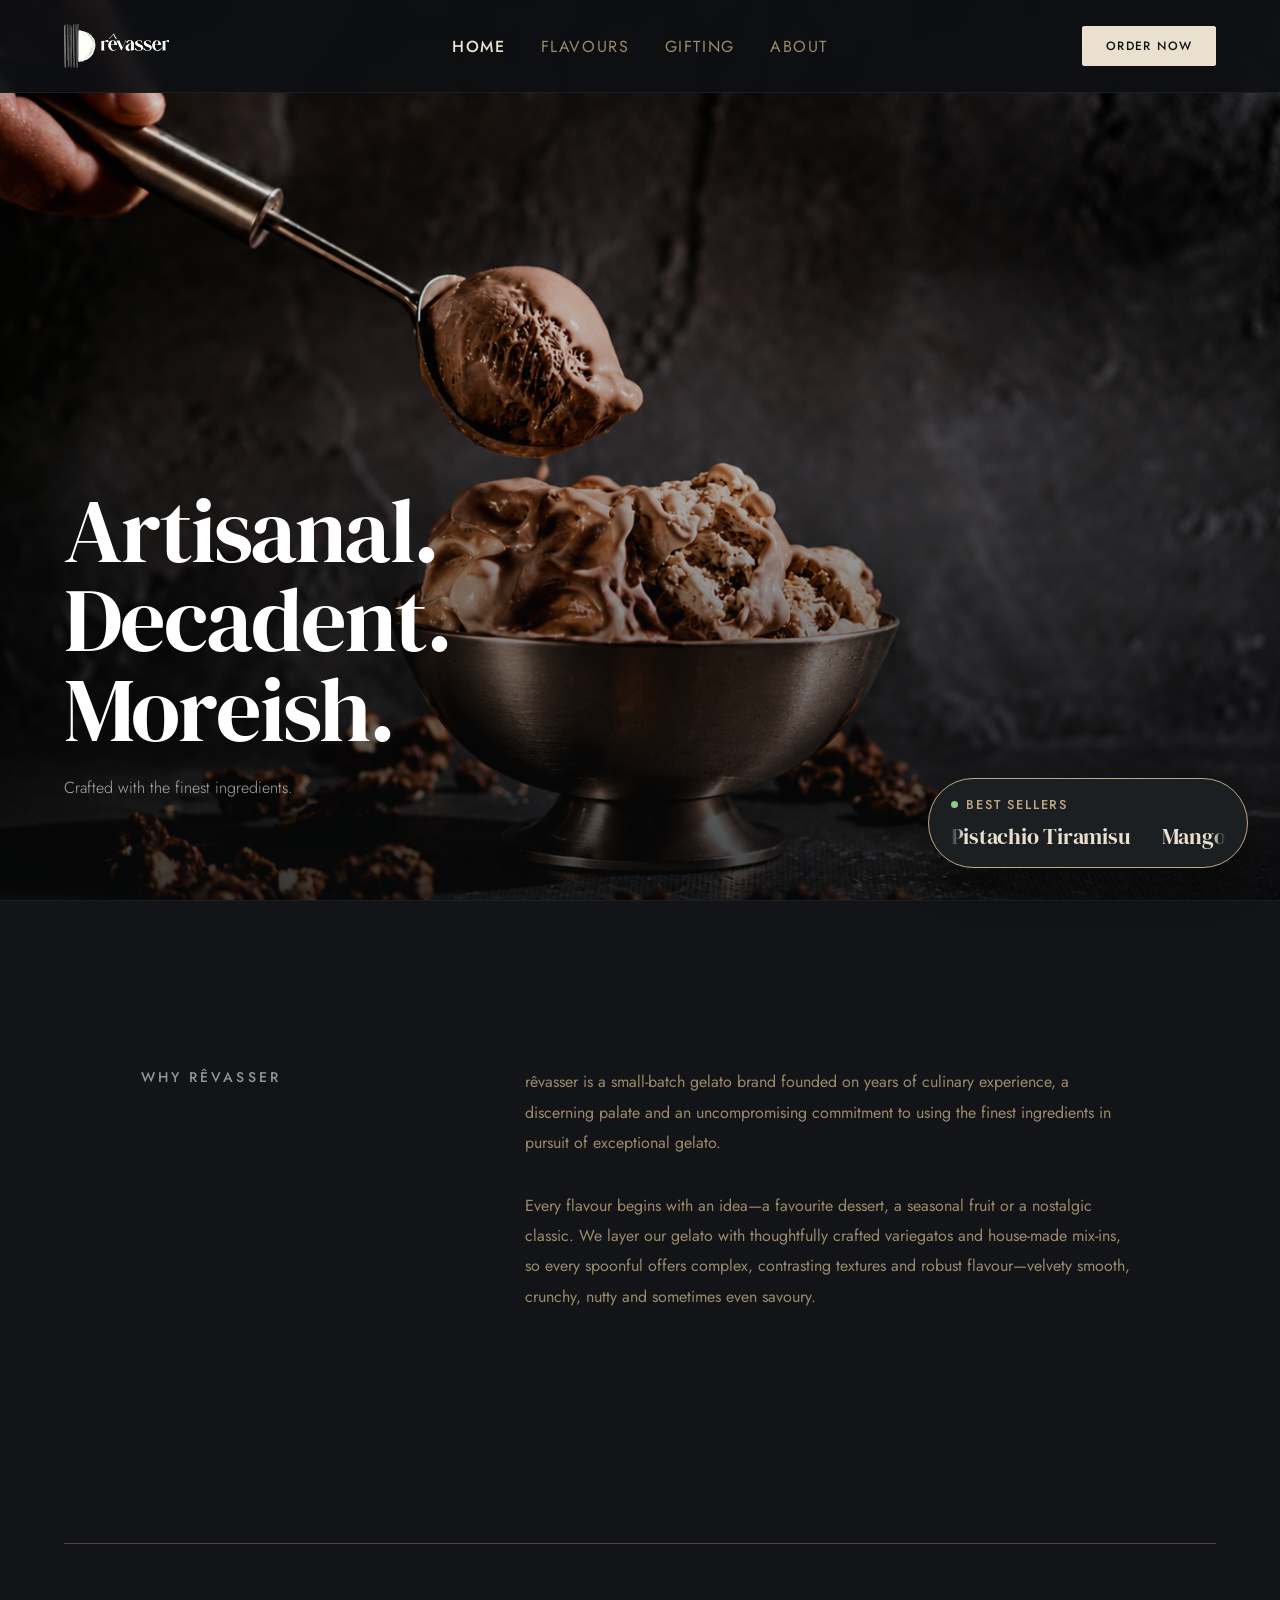
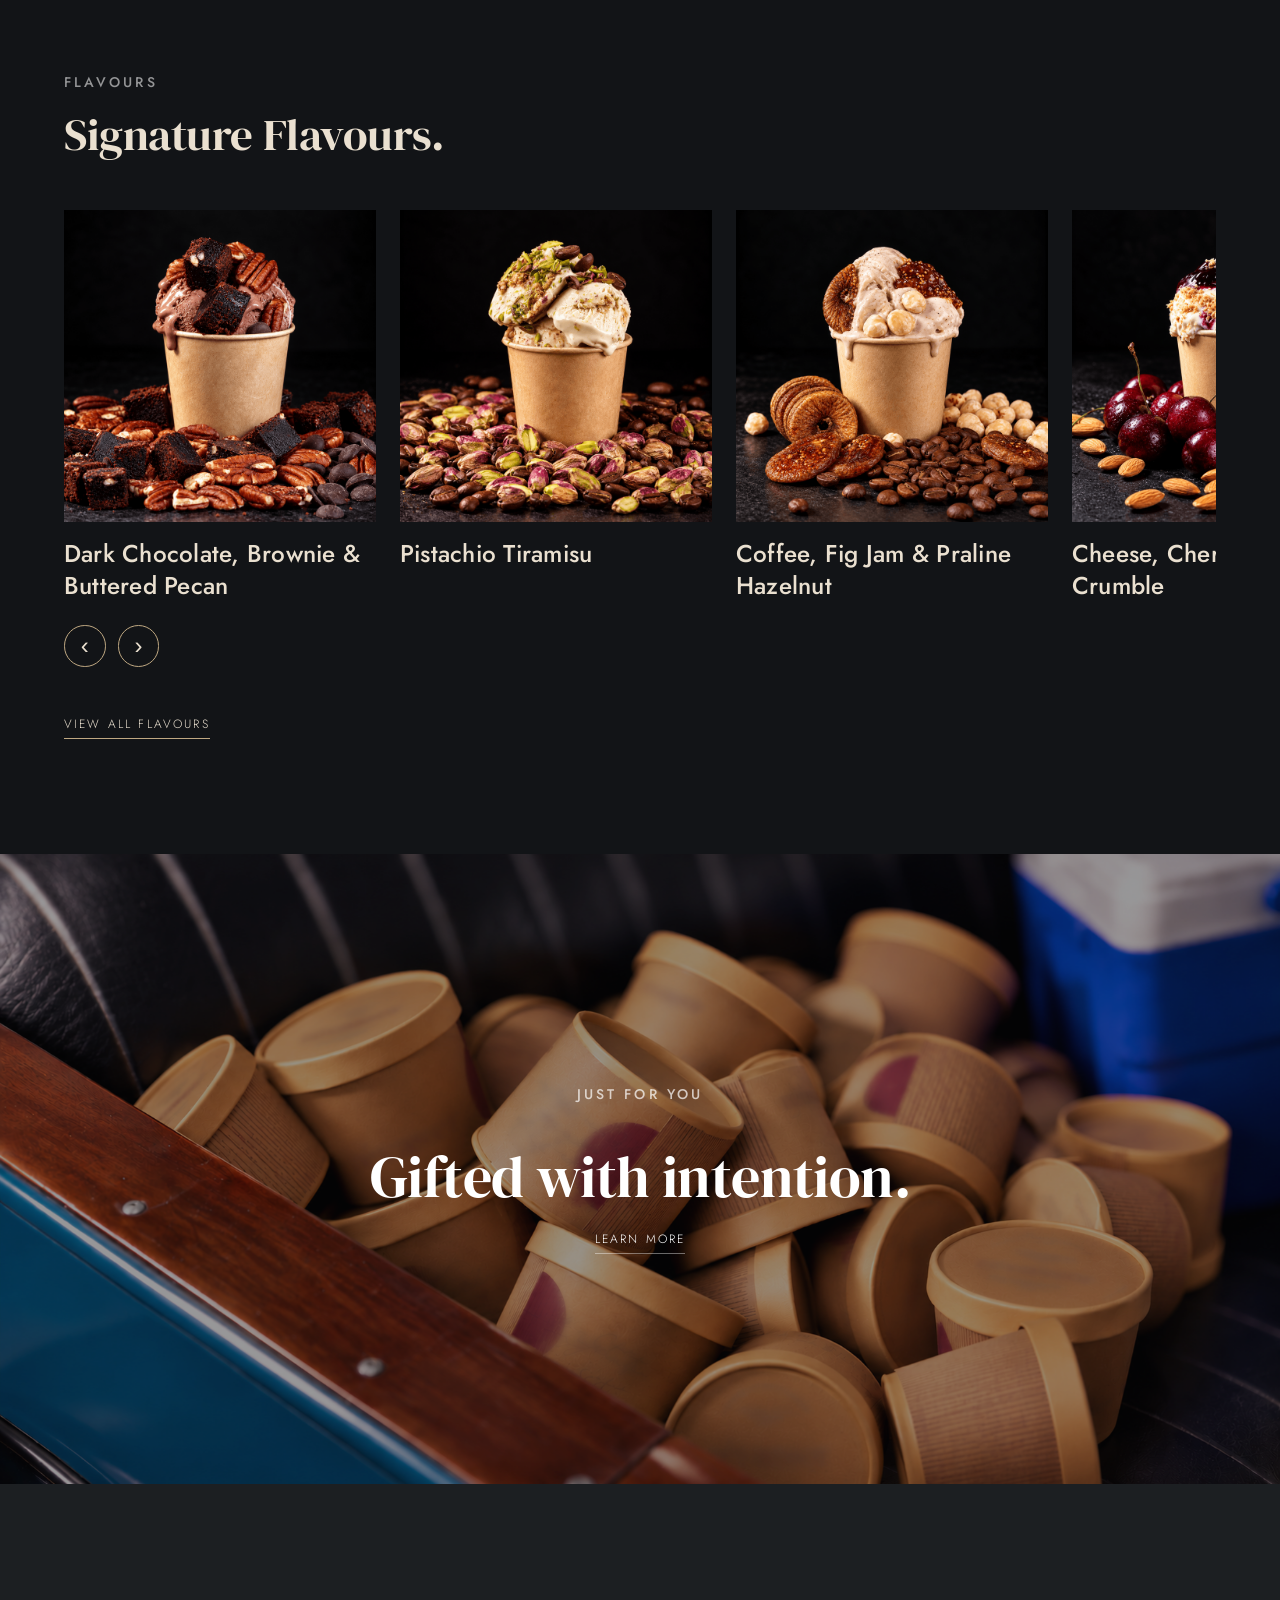
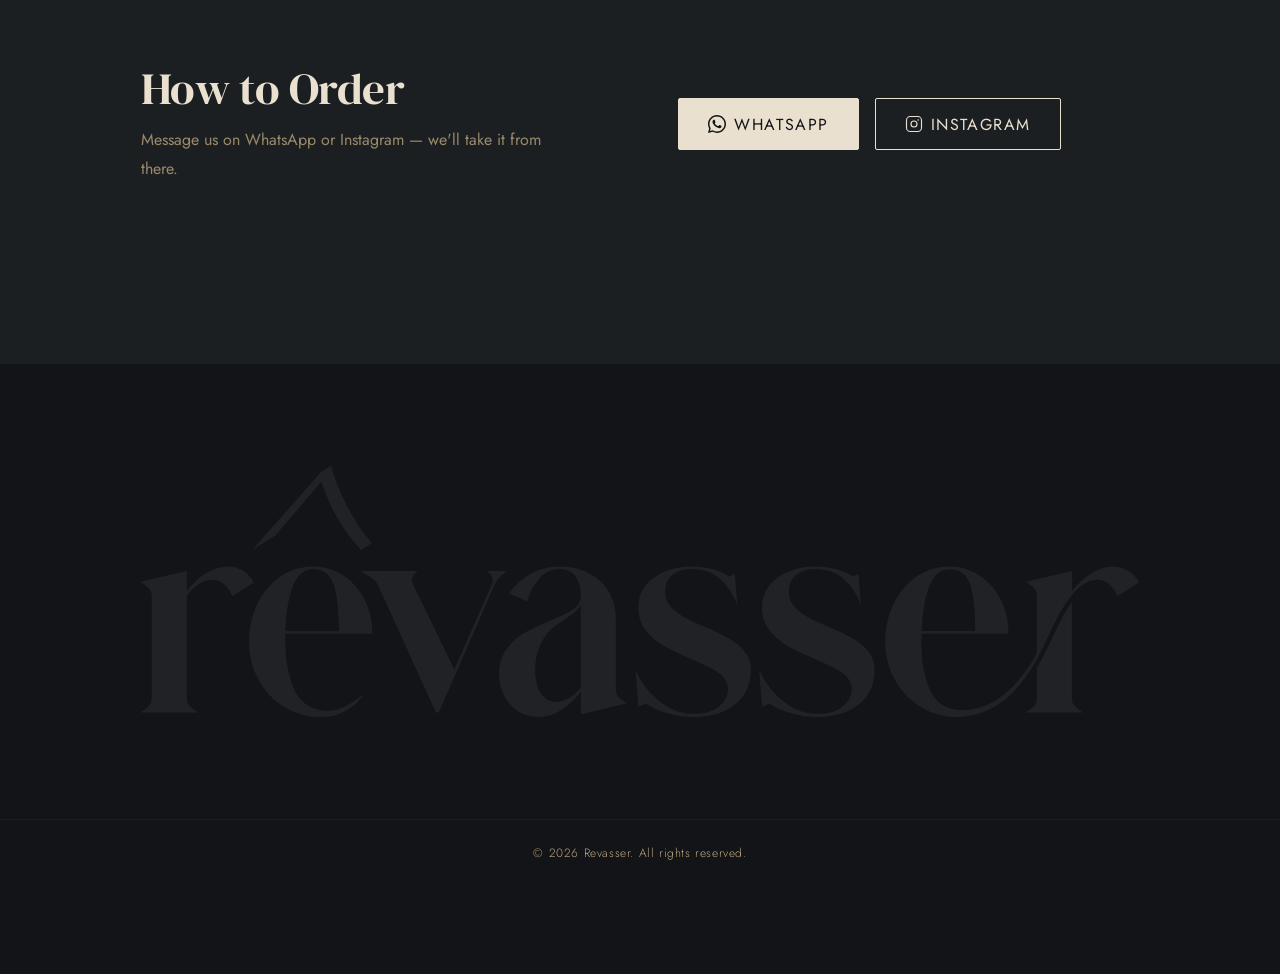
==== commit 51c1b76b: "Mobile hero tweaks, new images, remove gifting eyebrow - Flavours: rotated, letterbox-cropped hero i" ====
--- a/index.html
+++ b/index.html
@@ -47,7 +47,7 @@
   <!-- ─── HERO ─────────────────────────────────────────── -->
   <section class="hero">
     <div class="hero__bg">
-      <img src="images/hero-home.jpg" alt="Revasser artisan gelato" />
+      <img src="images/hero-home.png" alt="Revasser artisan gelato" />
     </div>
     <div class="hero__overlay"></div>
     <div class="hero__content">
@@ -188,7 +188,7 @@
   <!-- ─── GIFTING TEASER ("JUST FOR YOU") ───────────────── -->
   <section class="gift-teaser">
     <div class="gift-teaser__bg">
-      <img src="images/hero-gifting.png" alt="Revasser gelato gifting" />
+      <img src="images/home-gift-teaser.png" alt="Revasser gelato gifting" />
     </div>
     <div class="gift-teaser__overlay"></div>
     <div class="gift-teaser__content">
--- a/style.css
+++ b/style.css
@@ -942,6 +942,8 @@
   justify-content: center;
 }
 
+.g-hero .hero__bg img { object-position: center 85%; }
+
 .g-hero__content {
   align-items: center;
   text-align: center;
@@ -972,6 +974,11 @@
 .f-hero {
   height: 640px;
   justify-content: center;
+}
+
+.f-hero picture {
+  display: block;
+  height: 100%;
 }
 
 .f-hero__content {
@@ -1268,6 +1275,8 @@
   overflow: hidden;
 }
 
+.founder__image-wrap img { object-position: center 35%; } /* keep the cup in frame when cropped wide */
+
 .founder__text {
   display: flex;
   flex-direction: column;
@@ -1431,6 +1440,22 @@
 ─────────────────────────────────────────── */
 @media (max-width: 560px) {
   .order--split .order__ctas { flex-direction: column; }
+
+  /* Gifting hero — focus on the gelato tubs */
+  .g-hero .hero__bg img { object-position: 64% center; }
+
+  /* Flavours hero — portrait image (cups stacked), title overlaid at the bottom */
+  .f-hero {
+    height: calc(5rem + 200vw); /* fixed nav + image */
+    background: #0C0B0C; /* matches the photo's backdrop */
+  }
+  .f-hero .hero__bg { top: 5rem; } /* clear the fixed nav */
+  .f-hero .hero__bg img {
+    object-fit: contain;
+    /* feather the photo's side edges into the backdrop */
+    -webkit-mask-image: linear-gradient(to right, transparent 17%, #000 27%, #000 73%, transparent 83%);
+            mask-image: linear-gradient(to right, transparent 17%, #000 27%, #000 73%, transparent 83%);
+  }
 
   .churn-banner {
     left: 0;
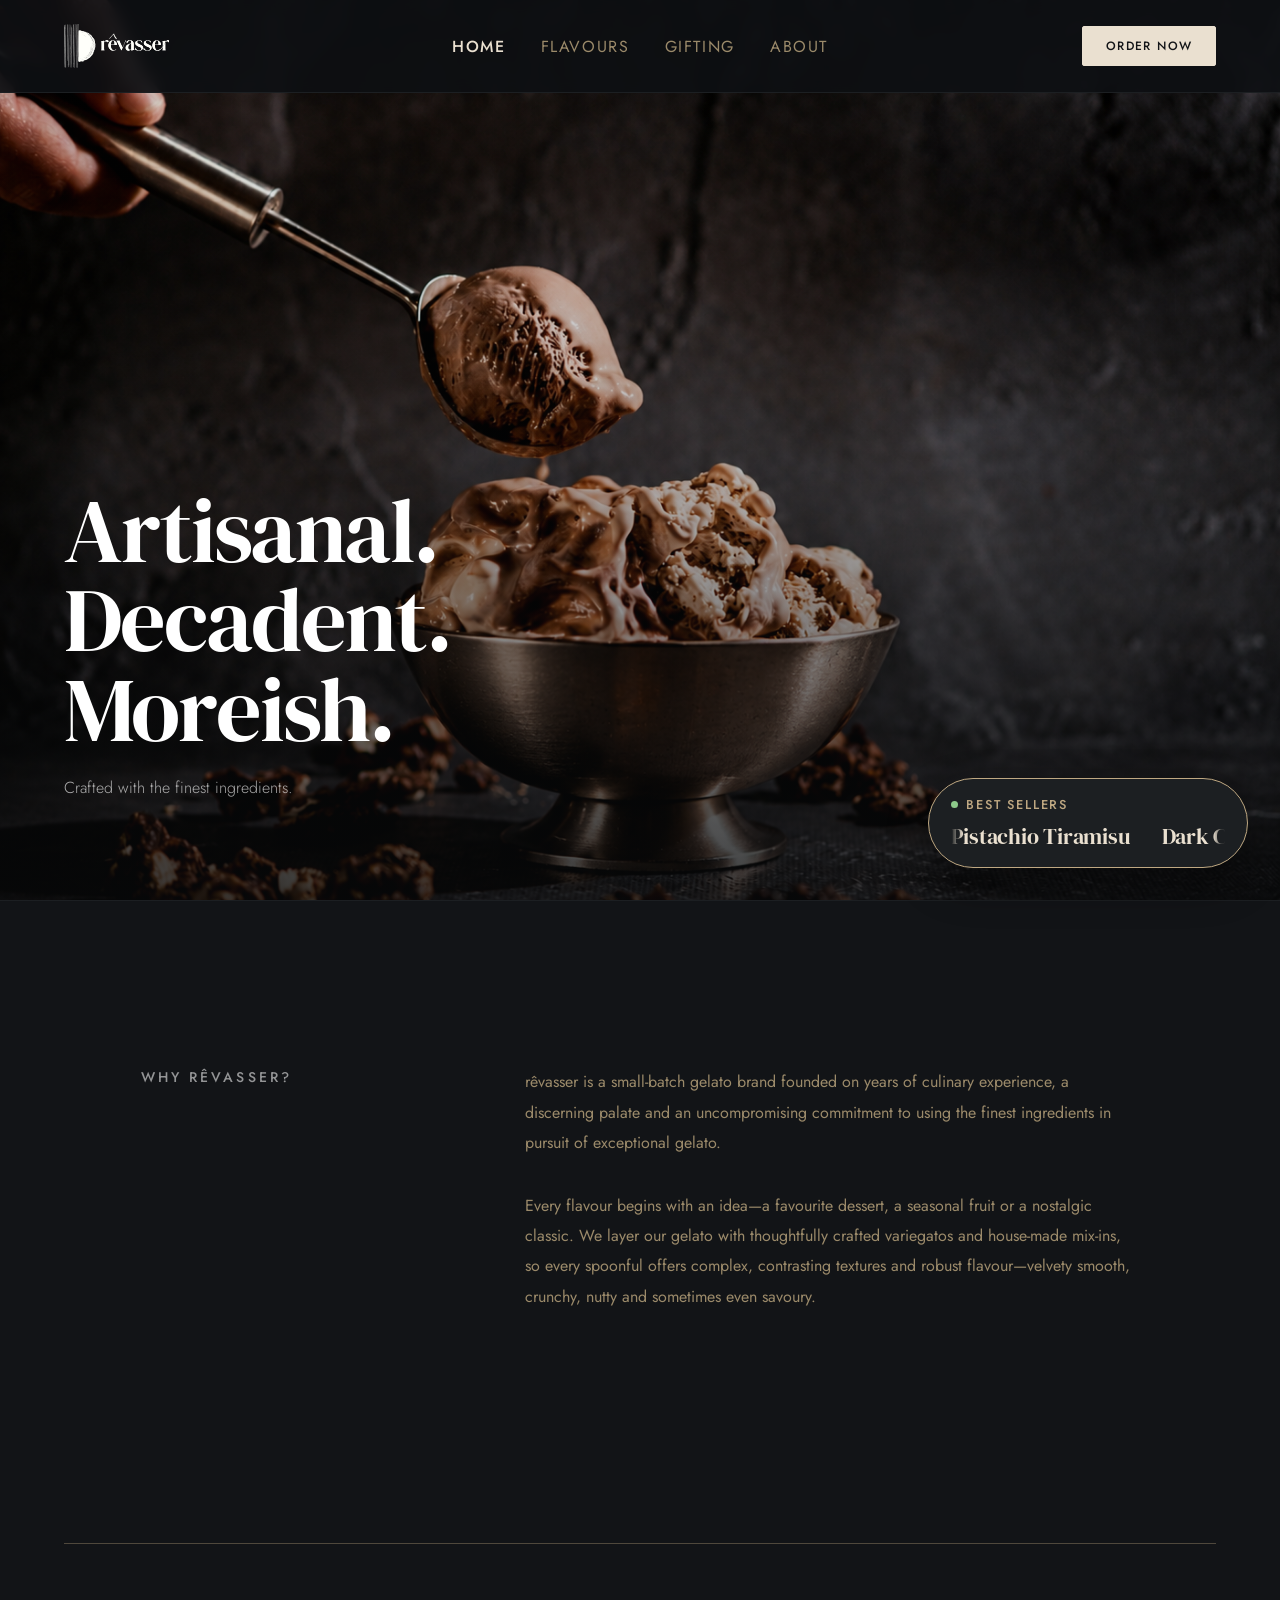
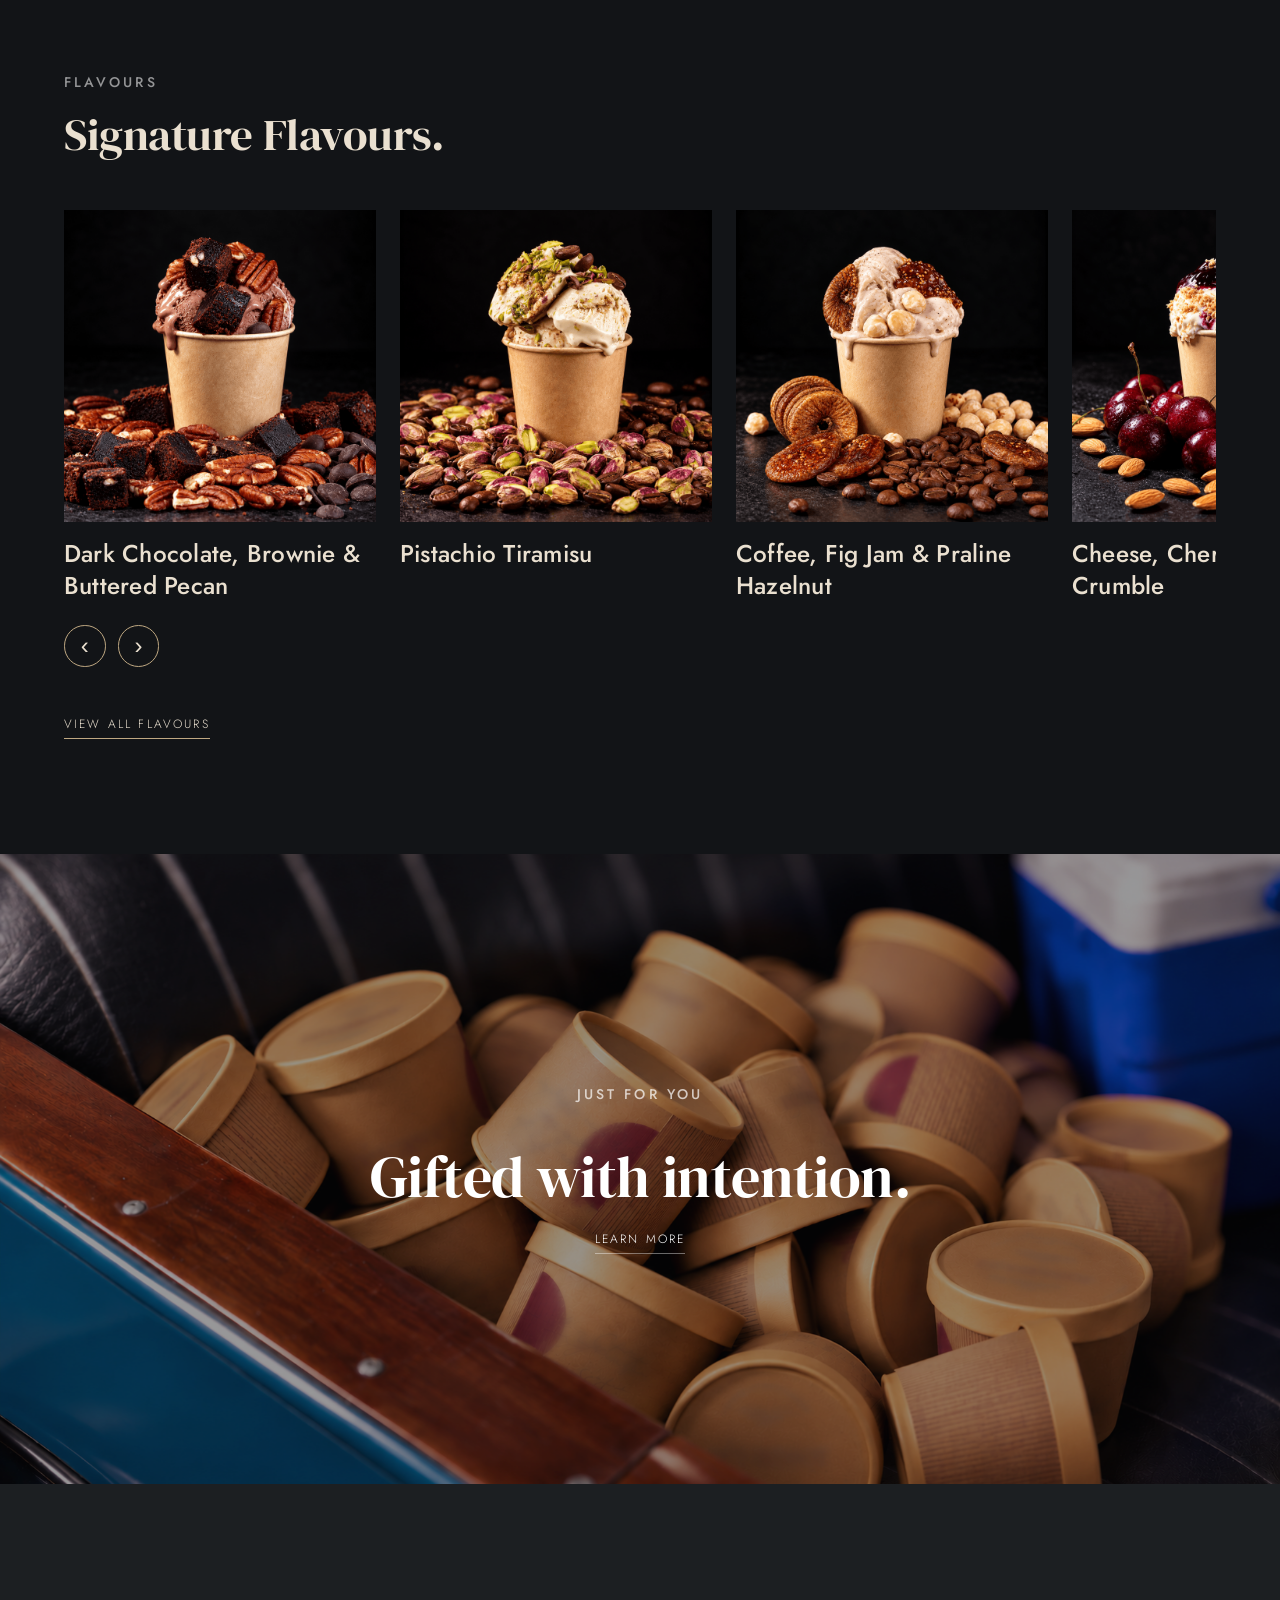
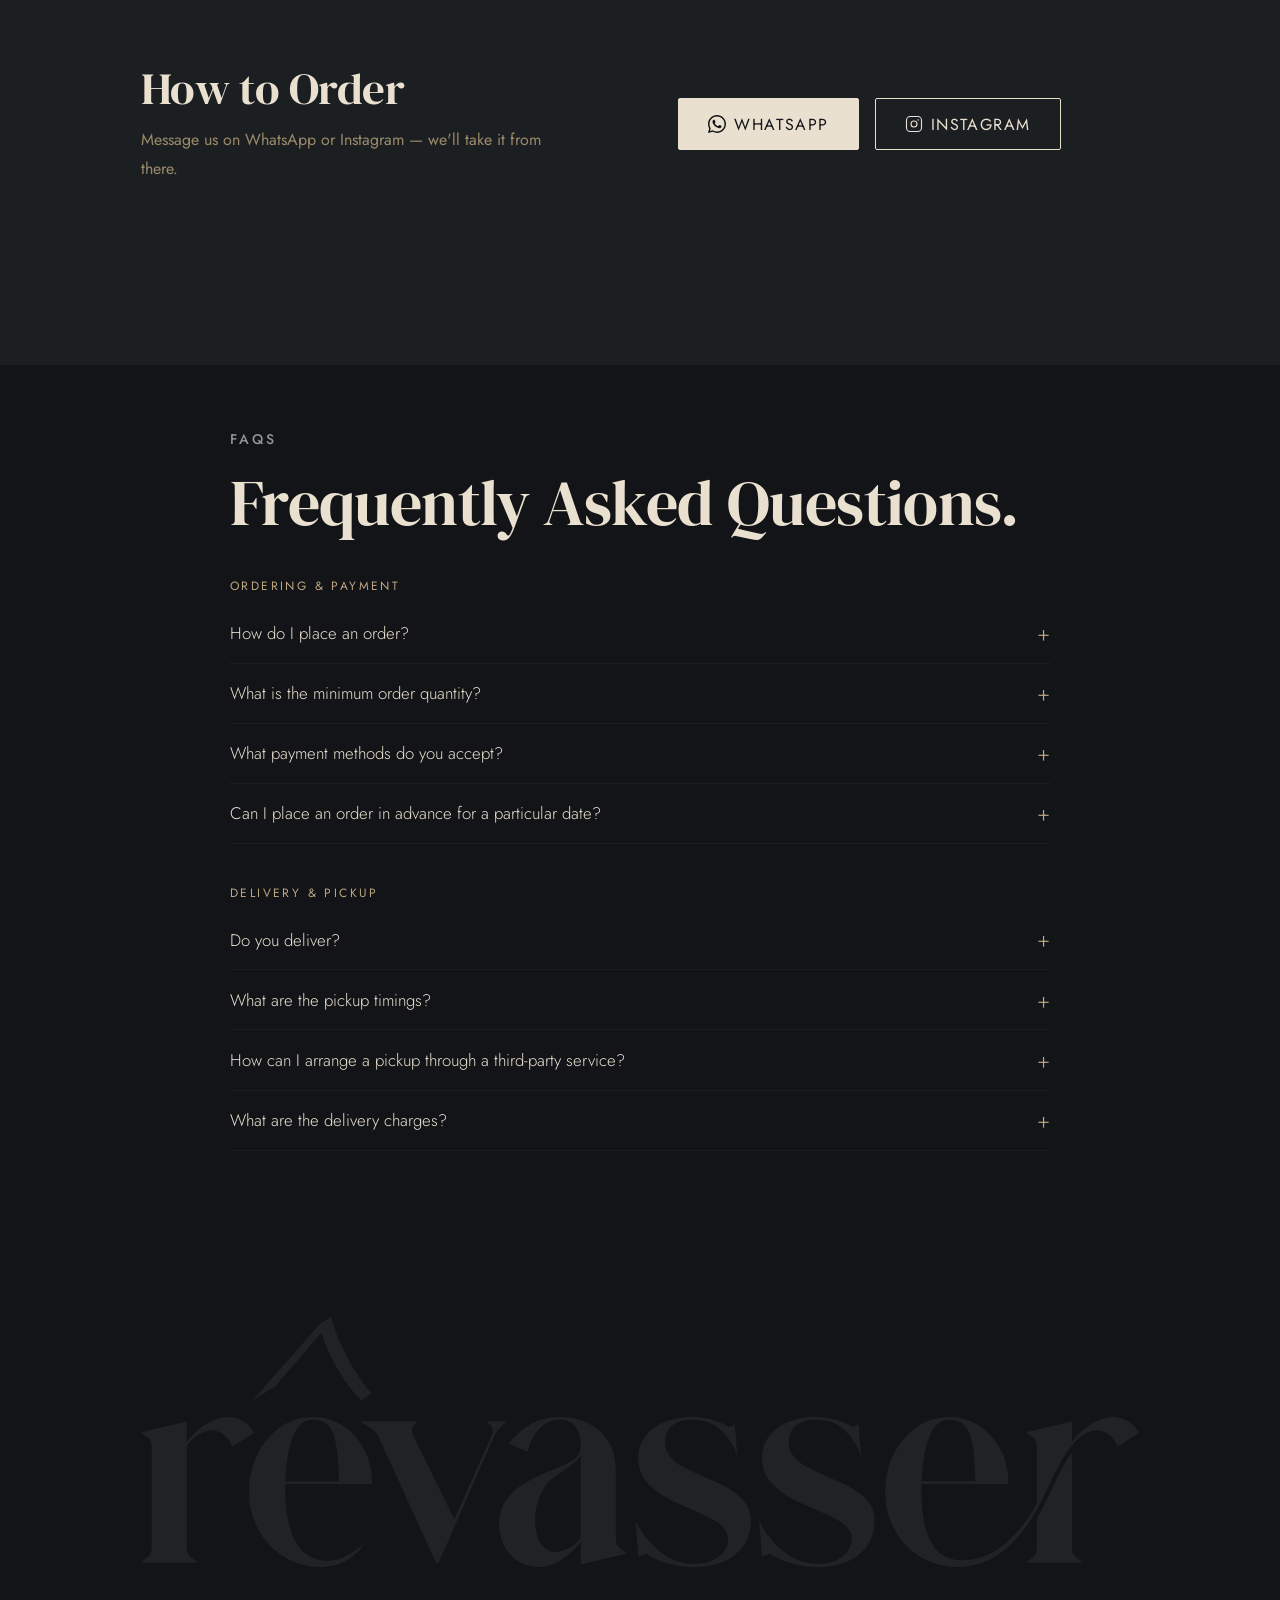
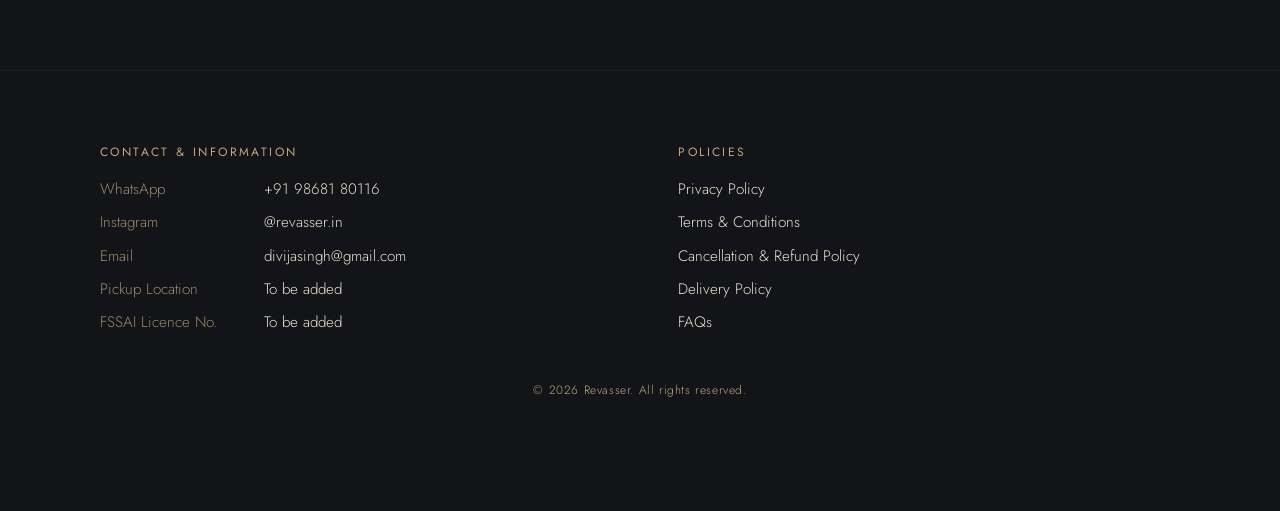
==== commit 3e427d23: "Apply client feedback: prices, allergens, testimonials, FAQ, footer - Add flavour prices and update " ====
--- a/index.html
+++ b/index.html
@@ -24,11 +24,11 @@
       <div class="nav__links-footer">
         <span class="nav__links-divider" aria-hidden="true"></span>
         <div class="nav__links-ctas">
-          <a href="https://wa.me/YOURNUMBER" class="btn btn--dark" target="_blank" rel="noopener">
+          <a href="https://wa.me/919868180116" class="btn btn--dark" target="_blank" rel="noopener">
             <svg width="18" height="18" viewBox="0 0 24 24" fill="currentColor" aria-hidden="true"><path d="M17.472 14.382c-.297-.149-1.758-.867-2.03-.967-.273-.099-.471-.148-.67.15-.197.297-.767.966-.94 1.164-.173.199-.347.223-.644.075-.297-.15-1.255-.463-2.39-1.475-.883-.788-1.48-1.761-1.653-2.059-.173-.297-.018-.458.13-.606.134-.133.298-.347.446-.52.149-.174.198-.298.298-.497.099-.198.05-.371-.025-.52-.075-.149-.669-1.612-.916-2.207-.242-.579-.487-.5-.669-.51-.173-.008-.371-.01-.57-.01-.198 0-.52.074-.792.372-.272.297-1.04 1.016-1.04 2.479 0 1.462 1.065 2.875 1.213 3.074.149.198 2.096 3.2 5.077 4.487.709.306 1.262.489 1.694.625.712.227 1.36.195 1.871.118.571-.085 1.758-.719 2.006-1.413.248-.694.248-1.289.173-1.413-.074-.124-.272-.198-.57-.347z"/><path d="M12 0C5.373 0 0 5.373 0 12c0 2.123.555 4.116 1.528 5.845L0 24l6.335-1.507A11.933 11.933 0 0012 24c6.627 0 12-5.373 12-12S18.627 0 12 0zm0 22c-1.885 0-3.652-.49-5.187-1.349l-.371-.217-3.762.895.924-3.653-.24-.384A9.959 9.959 0 012 12C2 6.477 6.477 2 12 2s10 4.477 10 10-4.477 10-10 10z"/></svg>
             WhatsApp
           </a>
-          <a href="https://instagram.com/YOURHANDLE" class="btn btn--outline" target="_blank" rel="noopener">
+          <a href="https://www.instagram.com/revasser.in/" class="btn btn--outline" target="_blank" rel="noopener">
             <svg width="18" height="18" viewBox="0 0 24 24" fill="none" stroke="currentColor" stroke-width="1.5" aria-hidden="true"><rect x="2" y="2" width="20" height="20" rx="5"/><circle cx="12" cy="12" r="4"/><circle cx="17.5" cy="6.5" r="1" fill="currentColor" stroke="none"/></svg>
             Instagram
           </a>
@@ -66,7 +66,7 @@
   <section class="story story--home">
     <div class="story__inner">
       <div class="story__header">
-        <p class="hero__eyebrow">Why rêvasser</p>
+        <p class="hero__eyebrow">Why rêvasser?</p>
       </div>
       <div class="story__body">
         <p class="body-text story__text">
@@ -207,11 +207,11 @@
       </header>
 
       <div class="order__ctas">
-        <a href="https://wa.me/YOURNUMBER" class="btn btn--dark" target="_blank" rel="noopener">
+        <a href="https://wa.me/919868180116" class="btn btn--dark" target="_blank" rel="noopener">
           <svg width="18" height="18" viewBox="0 0 24 24" fill="currentColor" aria-hidden="true"><path d="M17.472 14.382c-.297-.149-1.758-.867-2.03-.967-.273-.099-.471-.148-.67.15-.197.297-.767.966-.94 1.164-.173.199-.347.223-.644.075-.297-.15-1.255-.463-2.39-1.475-.883-.788-1.48-1.761-1.653-2.059-.173-.297-.018-.458.13-.606.134-.133.298-.347.446-.52.149-.174.198-.298.298-.497.099-.198.05-.371-.025-.52-.075-.149-.669-1.612-.916-2.207-.242-.579-.487-.5-.669-.51-.173-.008-.371-.01-.57-.01-.198 0-.52.074-.792.372-.272.297-1.04 1.016-1.04 2.479 0 1.462 1.065 2.875 1.213 3.074.149.198 2.096 3.2 5.077 4.487.709.306 1.262.489 1.694.625.712.227 1.36.195 1.871.118.571-.085 1.758-.719 2.006-1.413.248-.694.248-1.289.173-1.413-.074-.124-.272-.198-.57-.347z"/><path d="M12 0C5.373 0 0 5.373 0 12c0 2.123.555 4.116 1.528 5.845L0 24l6.335-1.507A11.933 11.933 0 0012 24c6.627 0 12-5.373 12-12S18.627 0 12 0zm0 22c-1.885 0-3.652-.49-5.187-1.349l-.371-.217-3.762.895.924-3.653-.24-.384A9.959 9.959 0 012 12C2 6.477 6.477 2 12 2s10 4.477 10 10-4.477 10-10 10z"/></svg>
           WhatsApp
         </a>
-        <a href="https://instagram.com/YOURHANDLE" class="btn btn--outline" target="_blank" rel="noopener">
+        <a href="https://www.instagram.com/revasser.in/" class="btn btn--outline" target="_blank" rel="noopener">
           <svg width="18" height="18" viewBox="0 0 24 24" fill="none" stroke="currentColor" stroke-width="1.5" aria-hidden="true"><rect x="2" y="2" width="20" height="20" rx="5"/><circle cx="12" cy="12" r="4"/><circle cx="17.5" cy="6.5" r="1" fill="currentColor" stroke="none"/></svg>
           Instagram
         </a>
@@ -219,6 +219,71 @@
     </div>
   </section>
 
+  <!-- ─── FAQ ──────────────────────────────────────────── -->
+  <section class="faq" id="faq">
+    <div class="faq__inner">
+      <header class="faq__header">
+        <p class="hero__eyebrow">FAQs</p>
+        <h2 class="section-title">Frequently Asked <em>Questions.</em></h2>
+      </header>
+      <div class="faq__group">
+        <h3 class="faq__group-title">Ordering &amp; Payment</h3>
+        <details class="faq__item">
+          <summary class="faq__q">How do I place an order?</summary>
+          <div class="faq__a">
+            <p class="body-text">Simply get in touch with us on <a href="https://wa.me/919868180116" target="_blank" rel="noopener">98681 80116</a>, and we'll take it from there.</p>
+          </div>
+        </details>
+        <details class="faq__item">
+          <summary class="faq__q">What is the minimum order quantity?</summary>
+          <div class="faq__a">
+            <p class="body-text">For deliveries, the minimum order is two tubs. For self-pickup, you can collect even a single tub.</p>
+          </div>
+        </details>
+        <details class="faq__item">
+          <summary class="faq__q">What payment methods do you accept?</summary>
+          <div class="faq__a">
+            <p class="body-text">We currently accept payments via UPI.</p>
+          </div>
+        </details>
+        <details class="faq__item">
+          <summary class="faq__q">Can I place an order in advance for a particular date?</summary>
+          <div class="faq__a">
+            <p class="body-text">Yes, you can place an order in advance for a specific date. We usually have stock available, but a little advance notice is always appreciated.</p>
+          </div>
+        </details>
+      </div>
+      <div class="faq__group">
+        <h3 class="faq__group-title">Delivery &amp; Pickup</h3>
+        <details class="faq__item">
+          <summary class="faq__q">Do you deliver?</summary>
+          <div class="faq__a">
+            <p class="body-text">We try to accommodate deliveries within an approximate 10 km radius. For locations beyond our regular delivery radius, we recommend arranging a pickup through third-party services such as WeFast, Uber or Rapido.</p>
+            <p class="body-text">All our gelato is carefully packed with ice packs to help keep it frozen during transit.</p>
+          </div>
+        </details>
+        <details class="faq__item">
+          <summary class="faq__q">What are the pickup timings?</summary>
+          <div class="faq__a">
+            <p class="body-text">Pickup is available daily between 11:00 AM and 6:00 PM.</p>
+          </div>
+        </details>
+        <details class="faq__item">
+          <summary class="faq__q">How can I arrange a pickup through a third-party service?</summary>
+          <div class="faq__a">
+            <p class="body-text">You can arrange a collection through WeFast, Uber, Rapido or any other suitable third-party service. We recommend using these services for convenient collection.</p>
+          </div>
+        </details>
+        <details class="faq__item">
+          <summary class="faq__q">What are the delivery charges?</summary>
+          <div class="faq__a">
+            <p class="body-text">Delivery charges are additional and will be charged as per actuals, depending on the location and delivery service.</p>
+          </div>
+        </details>
+      </div>
+    </div>
+  </section>
+
   <!-- ─── RÊVASSER BANNER ──────────────────────────────── -->
   <section class="wordmark" aria-hidden="true">
     <img class="wordmark__img" src="images/brand_wordmark.svg" alt="" />
@@ -226,6 +291,28 @@
 
   <!-- ─── FOOTER ───────────────────────────────────────── -->
   <footer class="footer">
+    <div class="footer__grid">
+      <div class="footer__col">
+        <h3 class="footer__heading">Contact &amp; Information</h3>
+        <ul class="footer__list">
+          <li><span class="footer__label">WhatsApp</span><a href="https://wa.me/919868180116" target="_blank" rel="noopener">+91 98681 80116</a></li>
+          <li><span class="footer__label">Instagram</span><a href="https://www.instagram.com/revasser.in/" target="_blank" rel="noopener">@revasser.in</a></li>
+          <li><span class="footer__label">Email</span><a href="mailto:divijasingh@gmail.com">divijasingh@gmail.com</a></li>
+          <li><span class="footer__label">Pickup Location</span><span>To be added</span></li>
+          <li><span class="footer__label">FSSAI Licence No.</span><span>To be added</span></li>
+        </ul>
+      </div>
+      <div class="footer__col">
+        <h3 class="footer__heading">Policies</h3>
+        <ul class="footer__list">
+          <li><a href="#">Privacy Policy</a></li>
+          <li><a href="#">Terms &amp; Conditions</a></li>
+          <li><a href="#">Cancellation &amp; Refund Policy</a></li>
+          <li><a href="#">Delivery Policy</a></li>
+          <li><a href="index.html#faq">FAQs</a></li>
+        </ul>
+      </div>
+    </div>
     <p class="footer__copy">&copy; 2026 Revasser. All rights reserved.</p>
   </footer>
 
@@ -243,7 +330,7 @@
     <div class="churn-banner__ticker">
       <div class="churn-banner__track" id="churn-banner-track">
         <span class="churn-banner__item">Pistachio Tiramisu</span>
-        <span class="churn-banner__item">Mango Pistachio</span>
+        <span class="churn-banner__item">Dark Chocolate Brownie &amp; Buttered Pecan</span>
       </div>
     </div>
   </div>
--- a/style.css
+++ b/style.css
@@ -922,9 +922,107 @@
    FOOTER
 ─────────────────────────────────────────── */
 .footer {
-  padding: 1.5rem var(--rail) 7rem;
+  padding: clamp(3rem, 6vw, 4.5rem) var(--rail) 7rem;
   border-top: 1px solid var(--parchment);
 }
+
+.footer__grid {
+  display: grid;
+  grid-template-columns: repeat(auto-fit, minmax(16rem, 1fr));
+  gap: 2.5rem clamp(2rem, 6vw, 6rem);
+  max-width: 1080px;
+  margin: 0 auto 3rem;
+}
+
+.footer__heading {
+  font-size: 0.75rem;
+  font-weight: 400;
+  letter-spacing: 0.2em;
+  text-transform: uppercase;
+  color: var(--sand);
+  margin-bottom: 1.1rem;
+}
+
+.footer__list {
+  list-style: none;
+  display: flex;
+  flex-direction: column;
+  gap: 0.7rem;
+  font-size: 0.95rem;
+  color: var(--ink);
+}
+
+.footer__list li { display: flex; flex-wrap: wrap; gap: 0.2rem 0.75rem; }
+
+.footer__label {
+  min-width: 9.5rem;
+  color: var(--muted);
+}
+
+.footer__list a { transition: color 0.2s ease; }
+.footer__list a:hover { color: var(--sand); }
+
+/* ───────────────────────────────────────────
+   FAQ (home page)
+─────────────────────────────────────────── */
+.faq {
+  padding: var(--gap) var(--rail);
+  border-top: 1px solid var(--parchment);
+}
+
+.faq__inner {
+  max-width: 820px;
+  margin: 0 auto;
+}
+
+.faq__header { margin-bottom: 2.5rem; }
+
+.faq__group + .faq__group { margin-top: 2.5rem; }
+
+.faq__group-title {
+  font-size: 0.75rem;
+  font-weight: 400;
+  letter-spacing: 0.2em;
+  text-transform: uppercase;
+  color: var(--sand);
+  margin-bottom: 0.5rem;
+}
+
+.faq__item { border-bottom: 1px solid var(--parchment); }
+
+.faq__q {
+  list-style: none;
+  cursor: pointer;
+  display: flex;
+  justify-content: space-between;
+  align-items: center;
+  gap: 1.5rem;
+  padding: 1.1rem 0;
+  font-size: 1.05rem;
+  color: var(--ink);
+}
+
+.faq__q::-webkit-details-marker { display: none; }
+
+.faq__q::after {
+  content: "+";
+  font-size: 1.4rem;
+  line-height: 1;
+  color: var(--sand);
+  transition: transform 0.2s ease;
+}
+
+.faq__item[open] .faq__q::after { transform: rotate(45deg); }
+
+.faq__a {
+  padding-bottom: 1.2rem;
+  display: flex;
+  flex-direction: column;
+  gap: 0.6rem;
+  max-width: 65ch;
+}
+
+.faq__a a { color: var(--sand); text-decoration: underline; text-underline-offset: 3px; }
 
 .footer__copy {
   text-align: center;
@@ -1065,12 +1163,18 @@
 }
 
 .flavour-detail__price {
-  margin-top: 0.4rem;
-  font-size: 0.75rem;
-  letter-spacing: 0.14em;
+  margin-top: 0.6rem;
+  font-family: var(--font-serif);
+  font-size: 1.5rem;
+  color: var(--sand);
+}
+
+.flavour-detail__price span {
+  font-family: var(--font-sans);
+  font-size: 0.8rem;
+  letter-spacing: 0.1em;
   text-transform: uppercase;
-  color: var(--sand);
-  font-style: italic;
+  color: var(--muted);
 }
 
 /* ═══════════════════════════════════════════
@@ -1136,7 +1240,7 @@
 
 /* Testimonials */
 .testimonials {
-  height: 640px;
+  min-height: 640px;
   display: flex;
   flex-direction: column;
   align-items: center;
@@ -1234,9 +1338,9 @@
 .testimonial__quote {
   font-family: var(--font-serif);
   font-style: normal;
-  font-size: clamp(2.25rem, 3.5vw, 3rem);
+  font-size: clamp(1.35rem, 2.2vw, 1.85rem);
   color: var(--ink);
-  line-height: 1.3;
+  line-height: 1.4;
   font-weight: 300;
 }
 
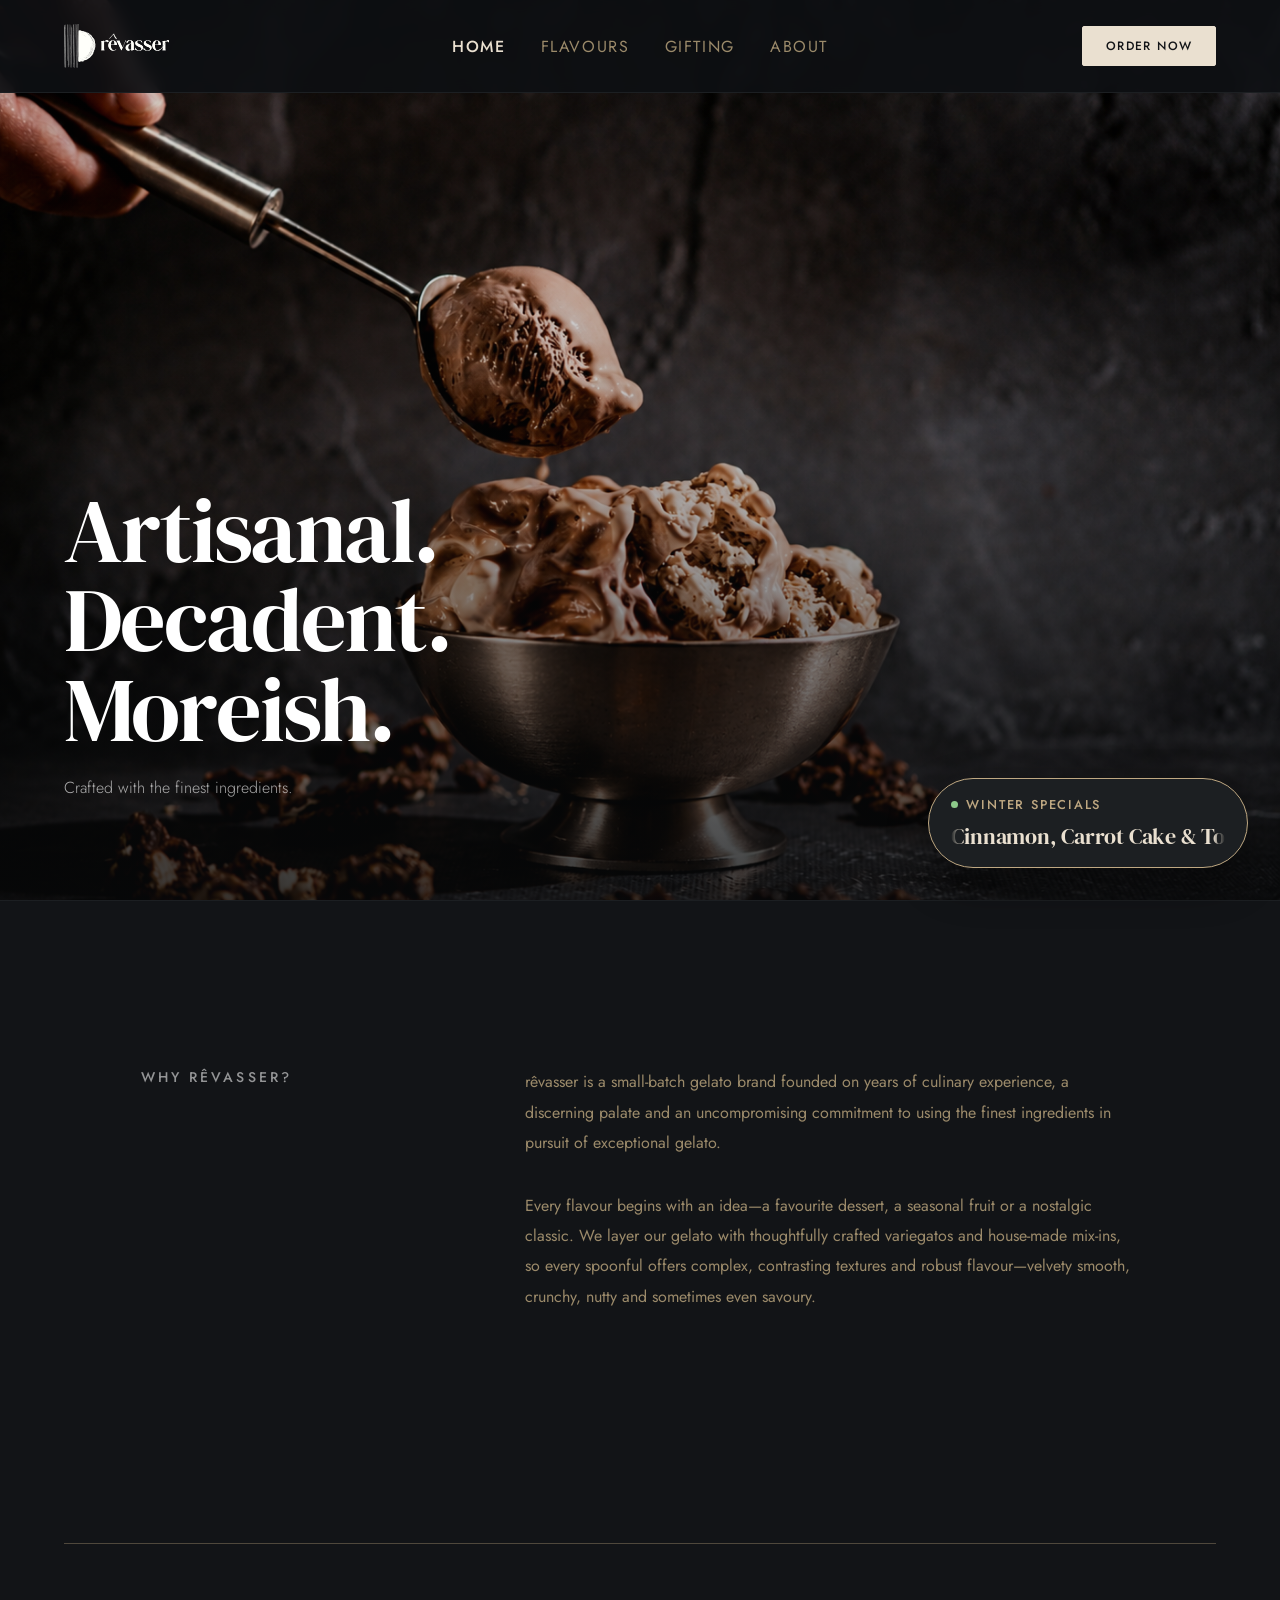
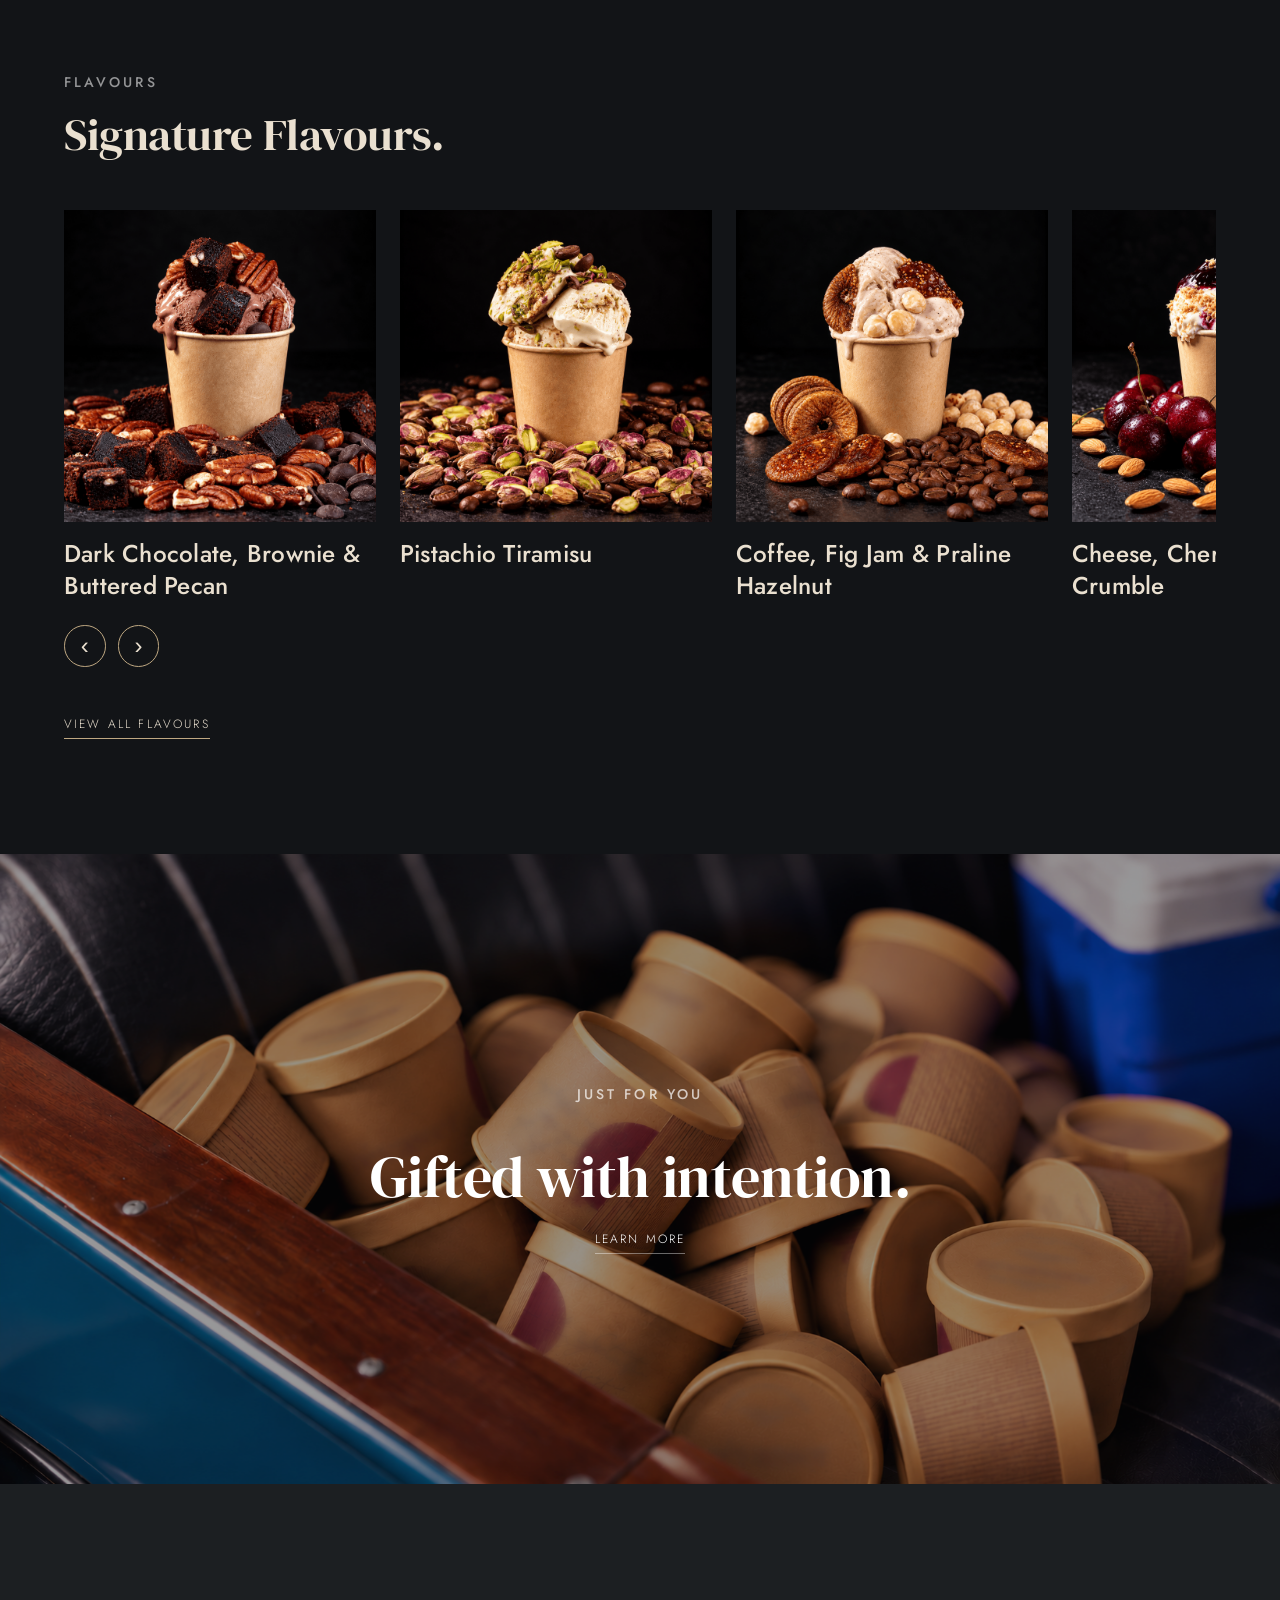
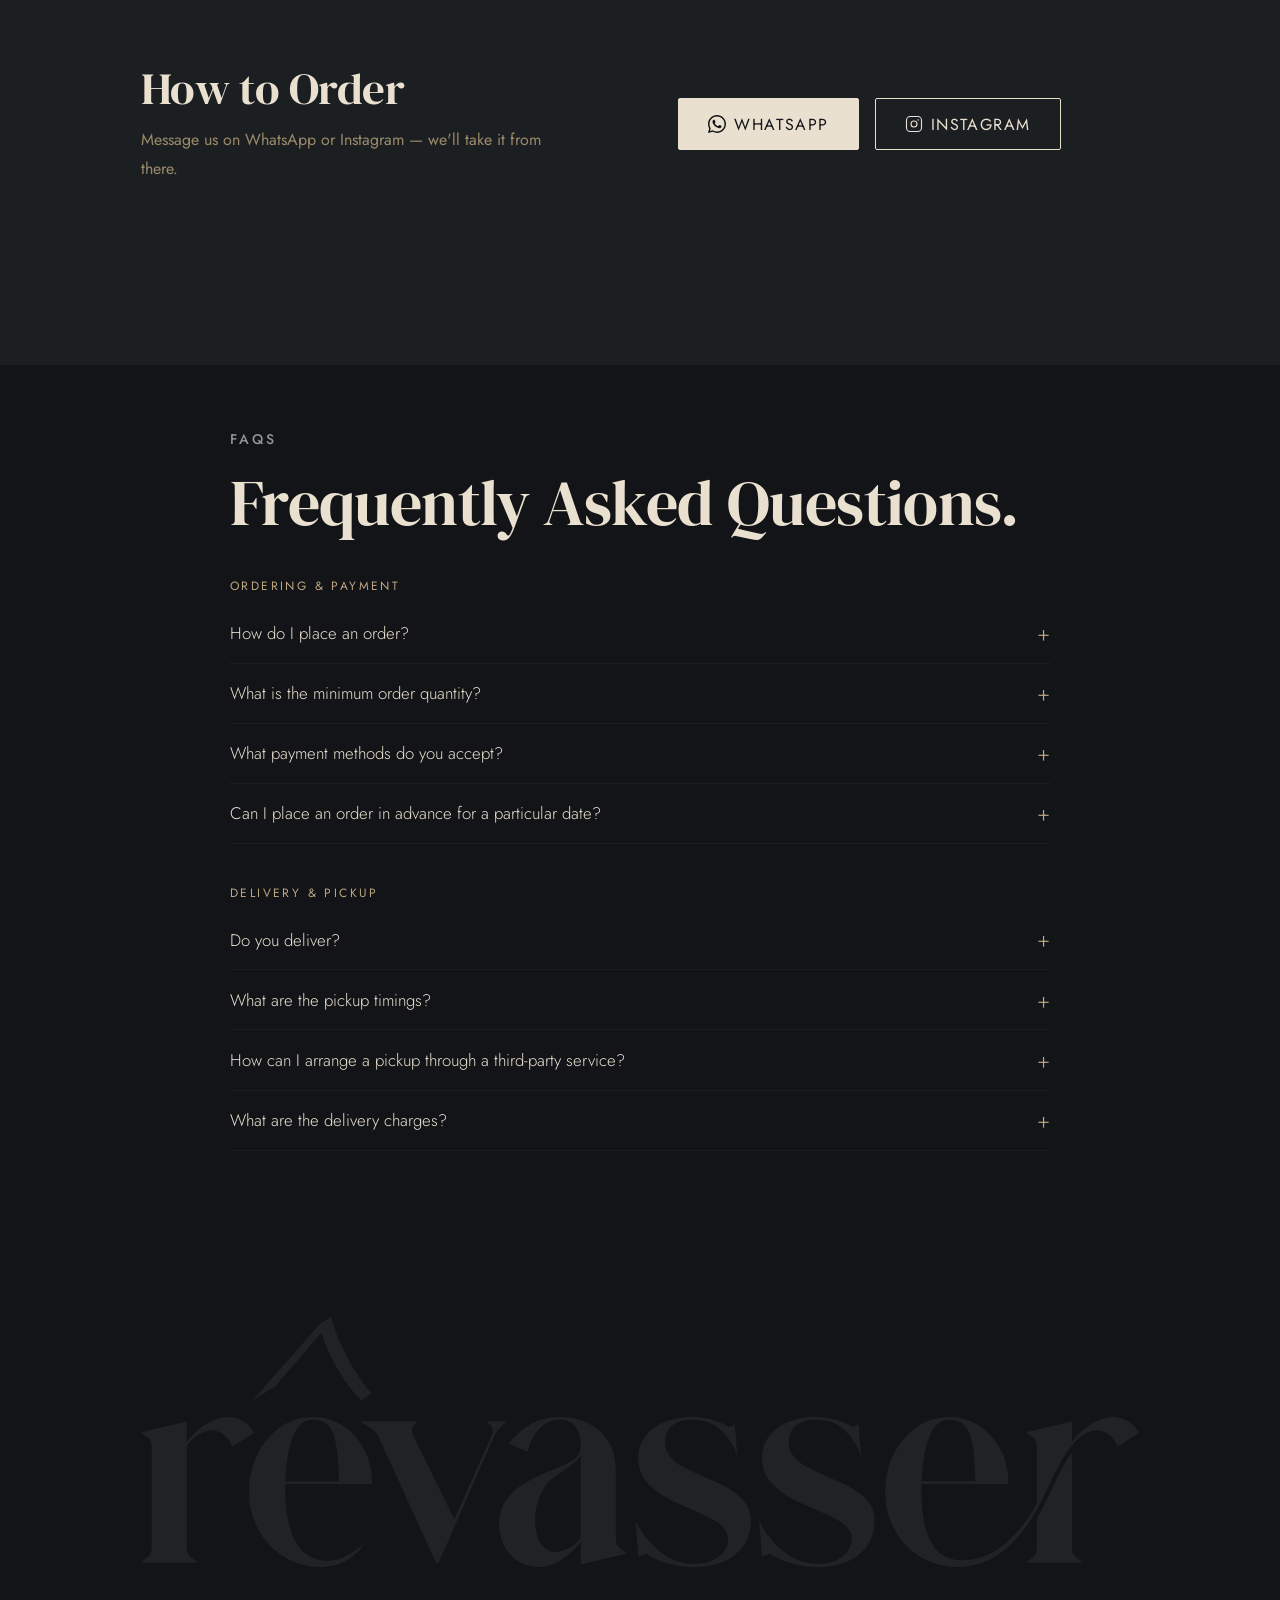
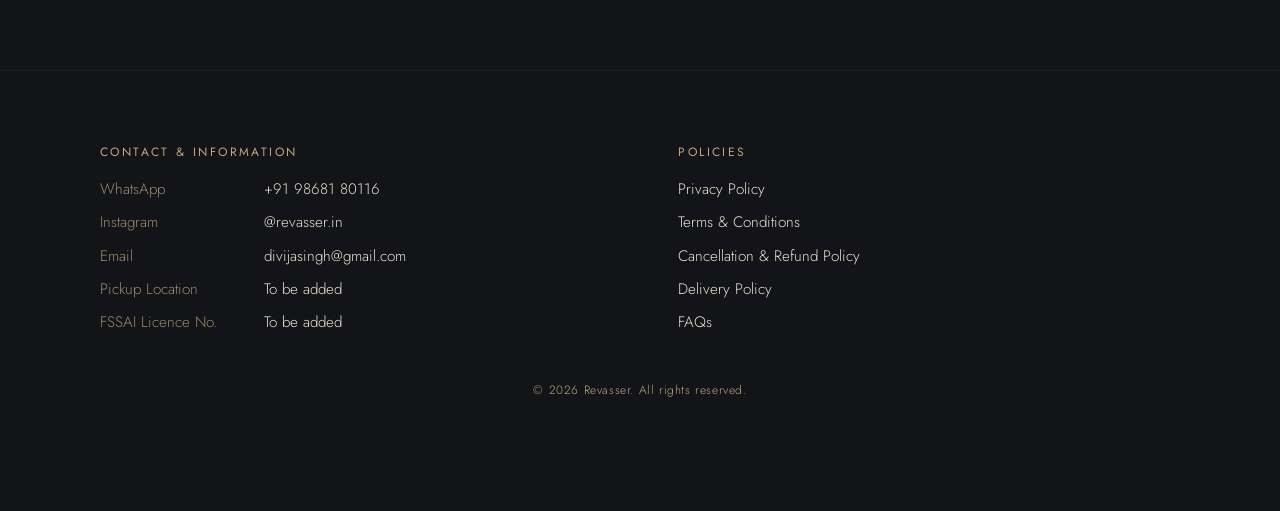
==== commit d64963c9: "Switch ticker to winter specials and add separator dots Co-Authored-By: Claude Opus 5.5 <noreply@ant" ====
--- a/index.html
+++ b/index.html
@@ -325,12 +325,12 @@
   <div class="churn-banner" id="churn-banner">
     <div class="churn-banner__label">
       <span class="churn-banner__dot" aria-hidden="true"></span>
-      Best Sellers
+      Winter Specials
     </div>
     <div class="churn-banner__ticker">
       <div class="churn-banner__track" id="churn-banner-track">
-        <span class="churn-banner__item">Pistachio Tiramisu</span>
-        <span class="churn-banner__item">Dark Chocolate Brownie &amp; Buttered Pecan</span>
+        <span class="churn-banner__item">Cinnamon, Carrot Cake &amp; Toasted Walnuts — ₹800</span>
+        <span class="churn-banner__item">Sticky Toffee Pudding with Pecans &amp; Coffee — ₹800</span>
       </div>
     </div>
   </div>
--- a/style.css
+++ b/style.css
@@ -437,6 +437,21 @@
   color: var(--ink);
   letter-spacing: -0.01em;
   white-space: nowrap;
+  position: relative;
+}
+
+/* Separator dot centred in the gap after each item (every item gets one,
+   so the looping ticker stays seamless) */
+.churn-banner__track.is-scrolling .churn-banner__item::after {
+  content: "";
+  position: absolute;
+  top: 50%;
+  right: -1rem;
+  width: 4px;
+  height: 4px;
+  border-radius: 50%;
+  background: var(--sand);
+  transform: translate(50%, -50%);
 }
 
 @media (min-width: 901px) {
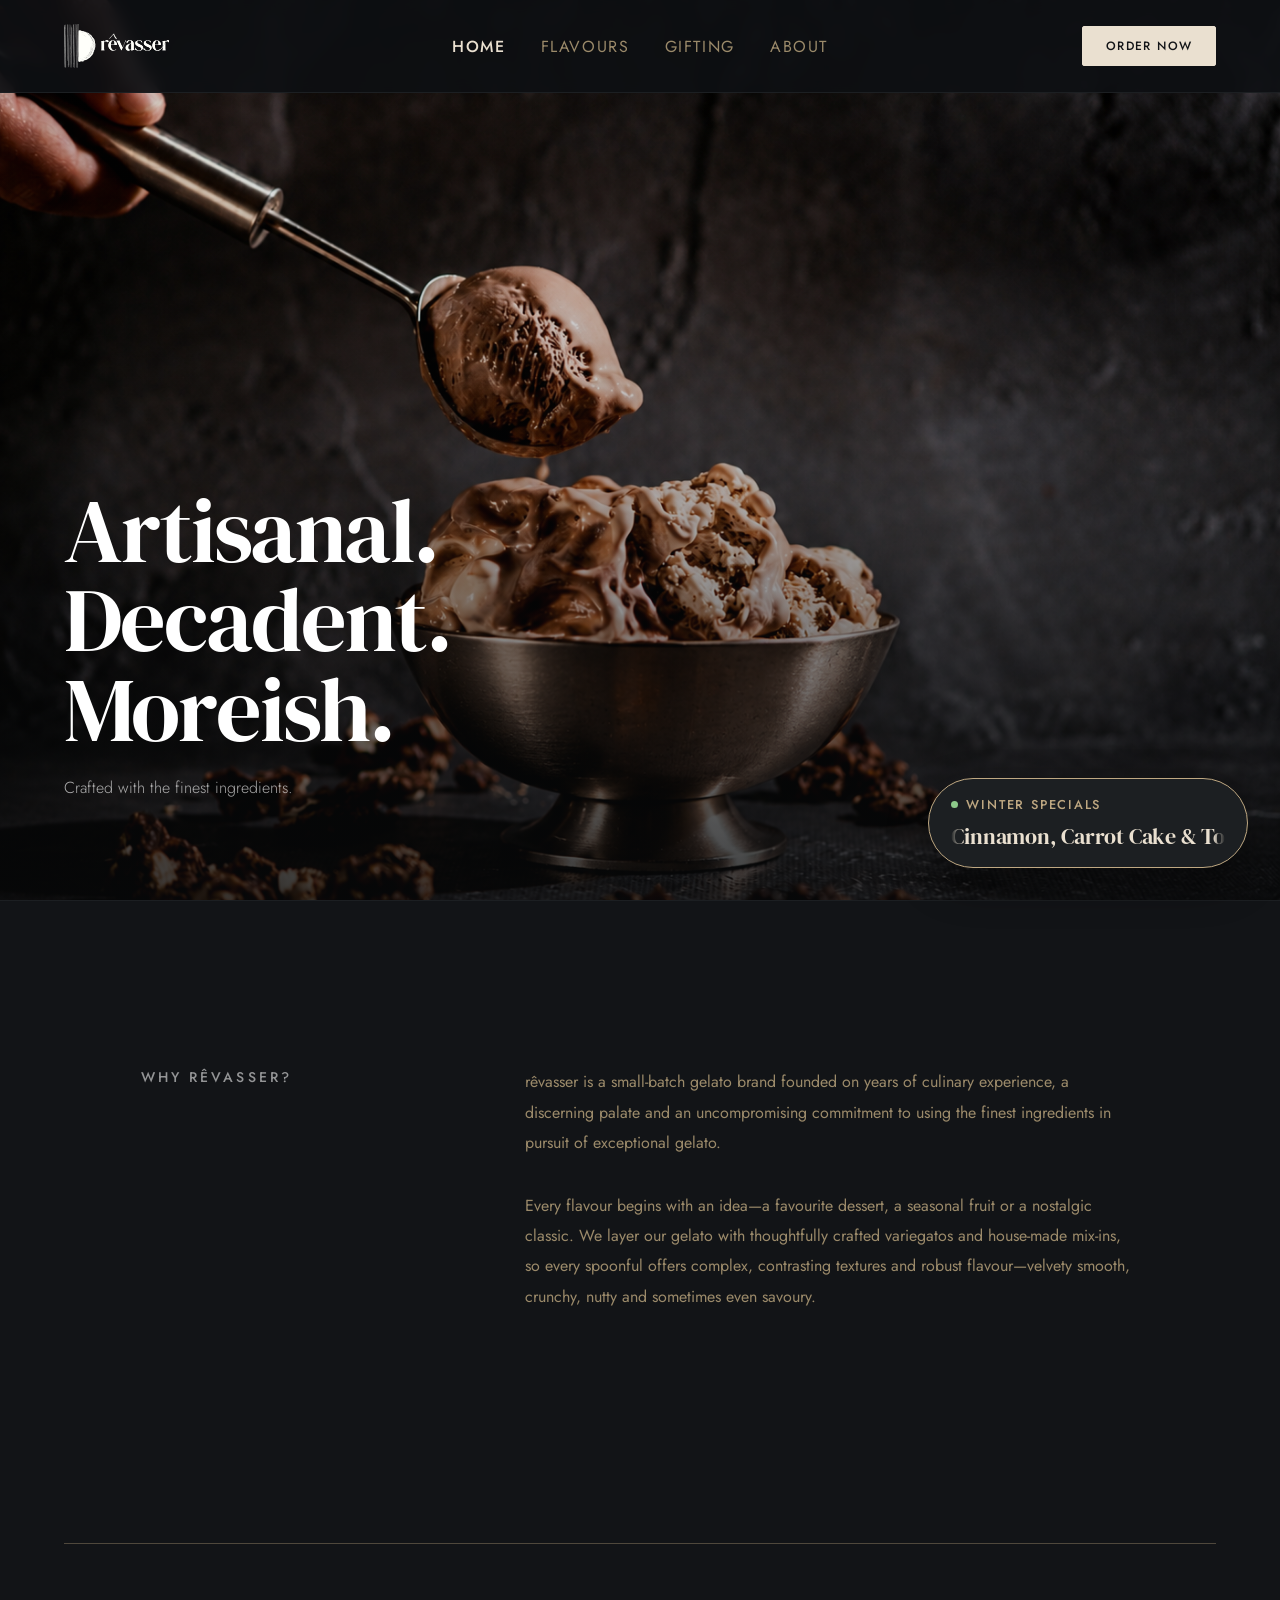
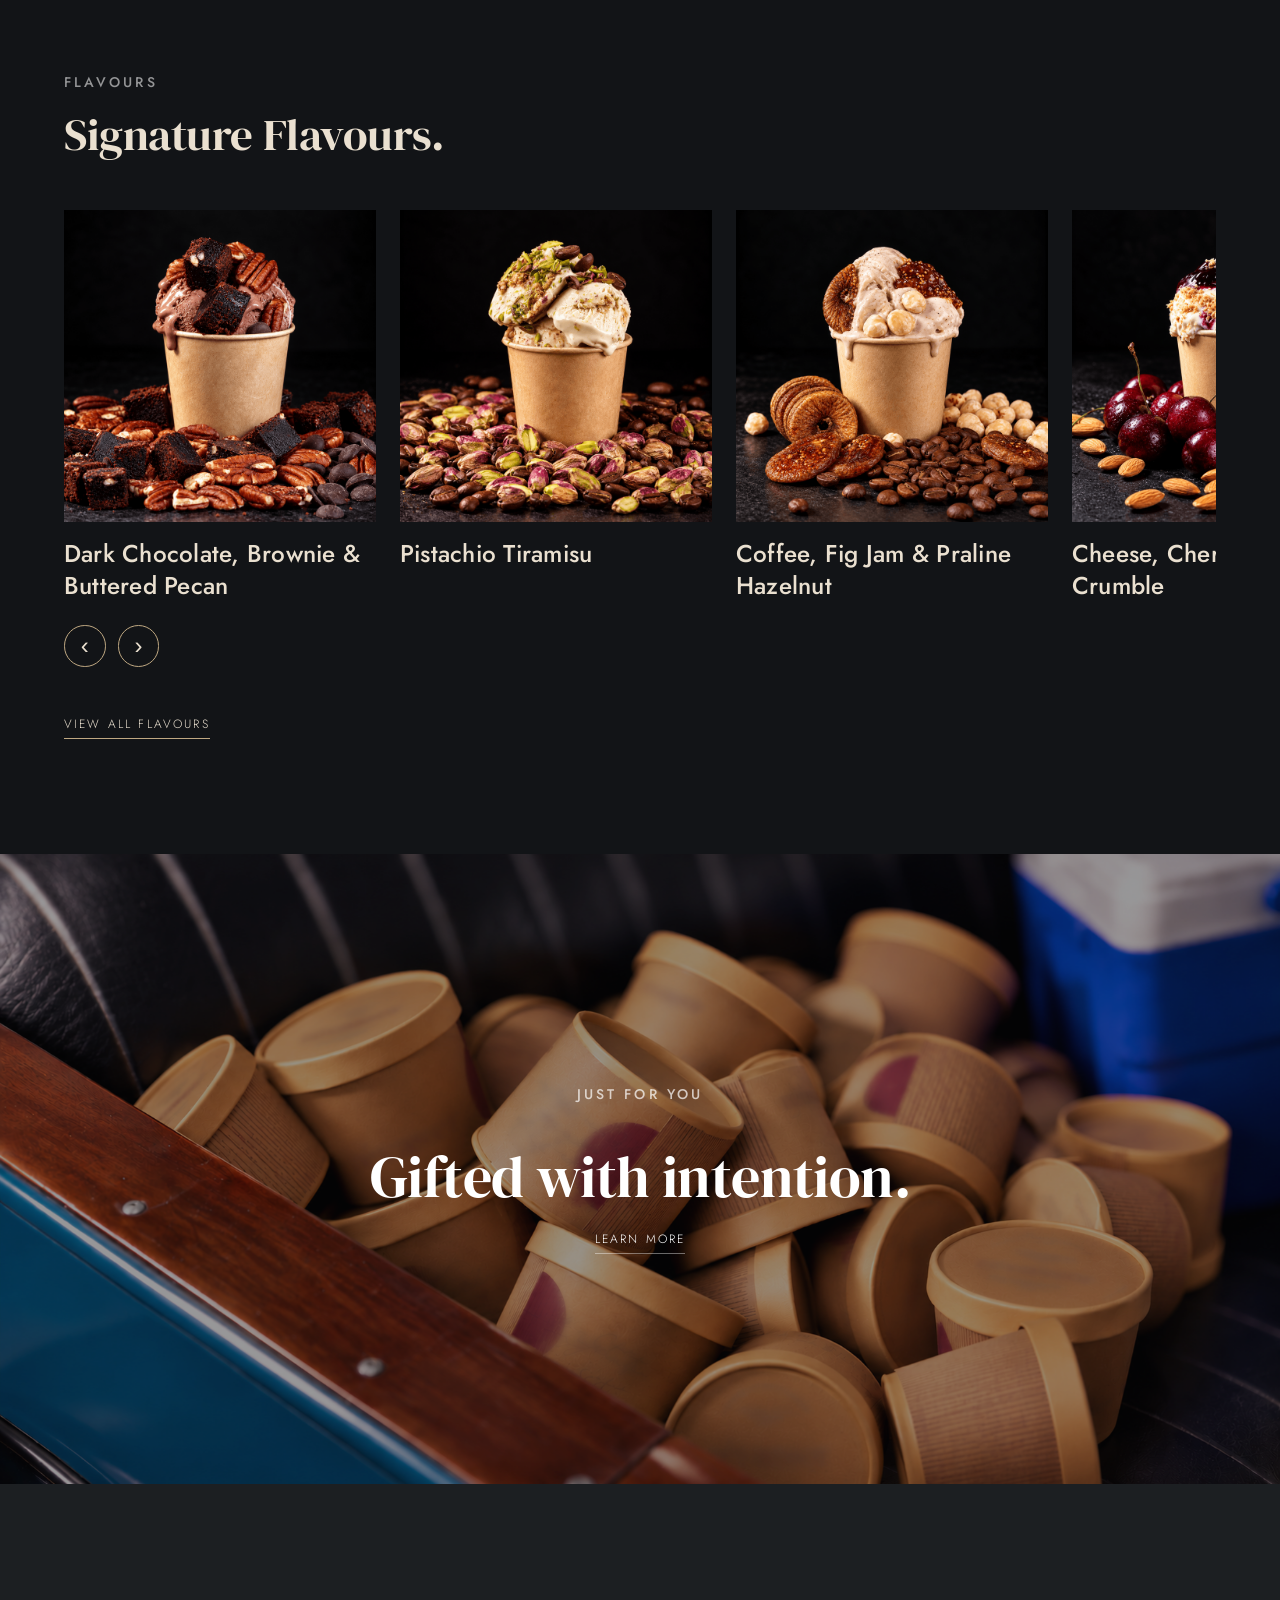
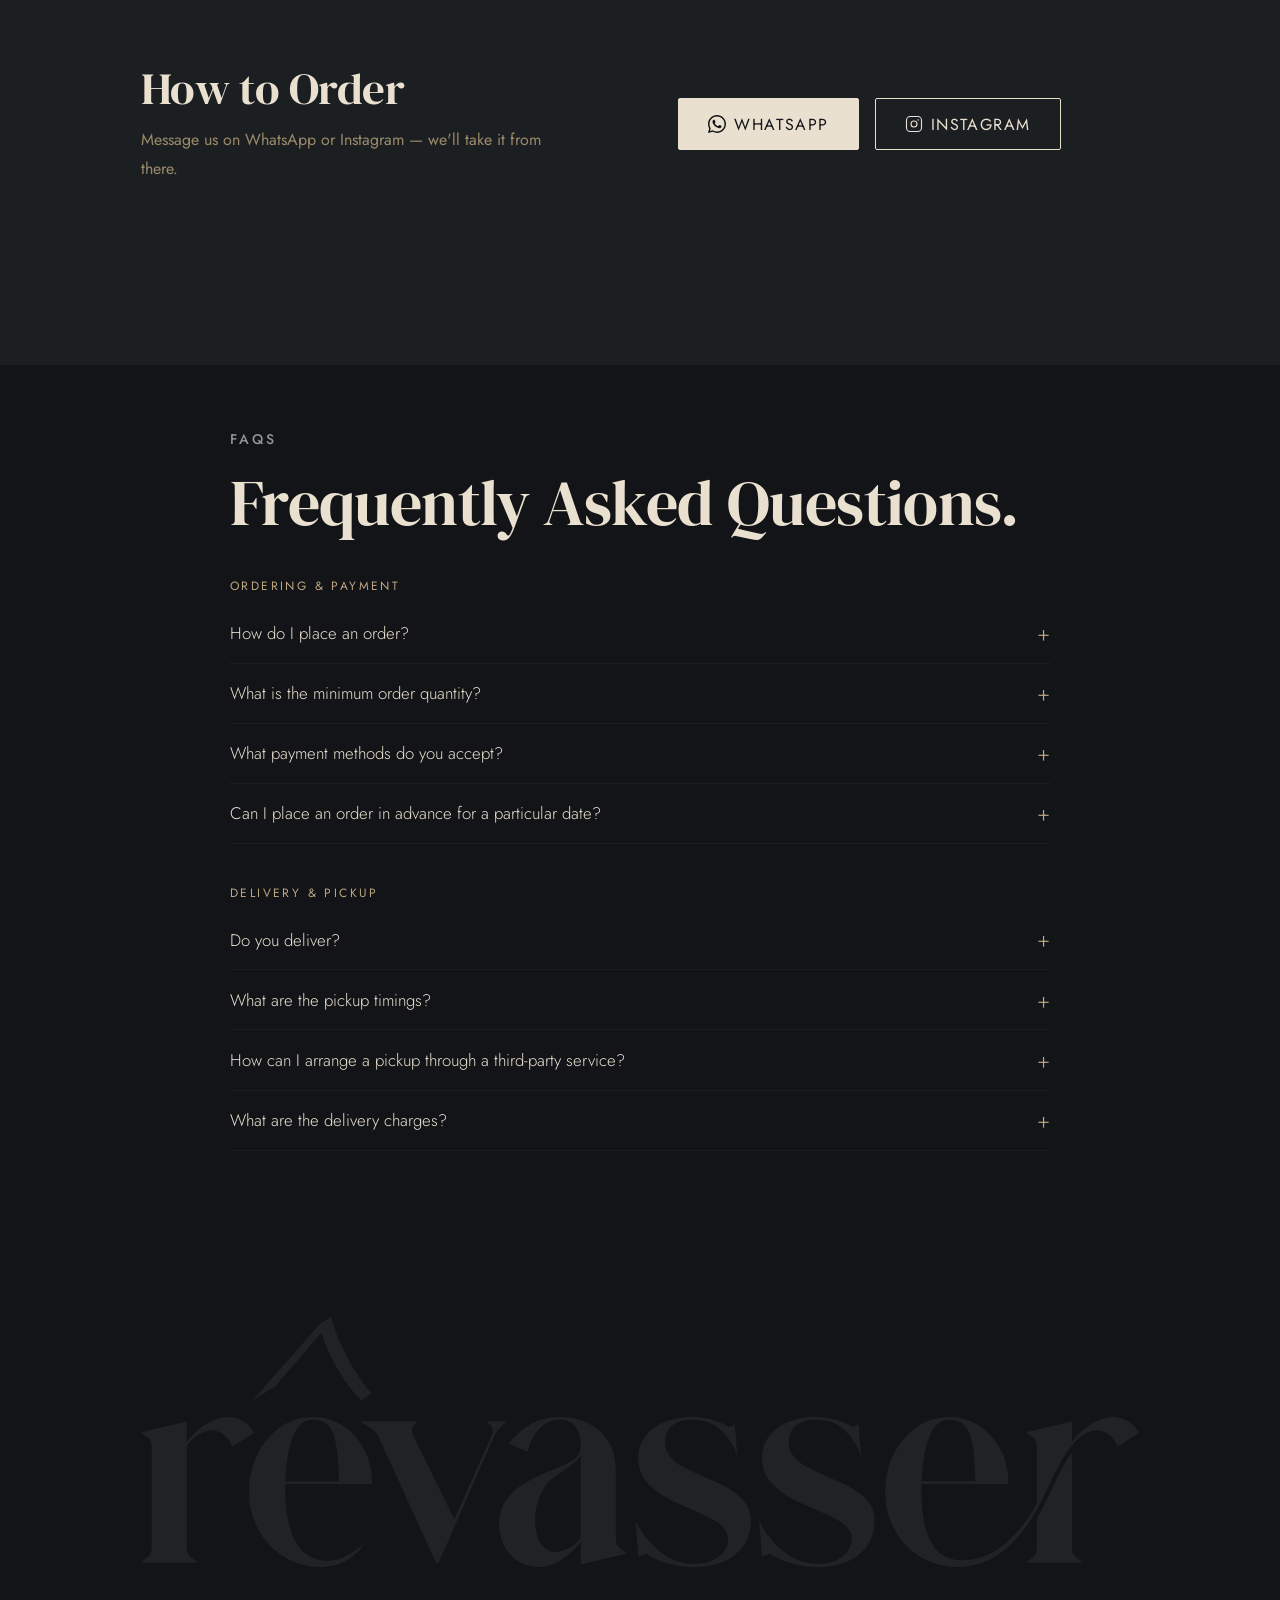
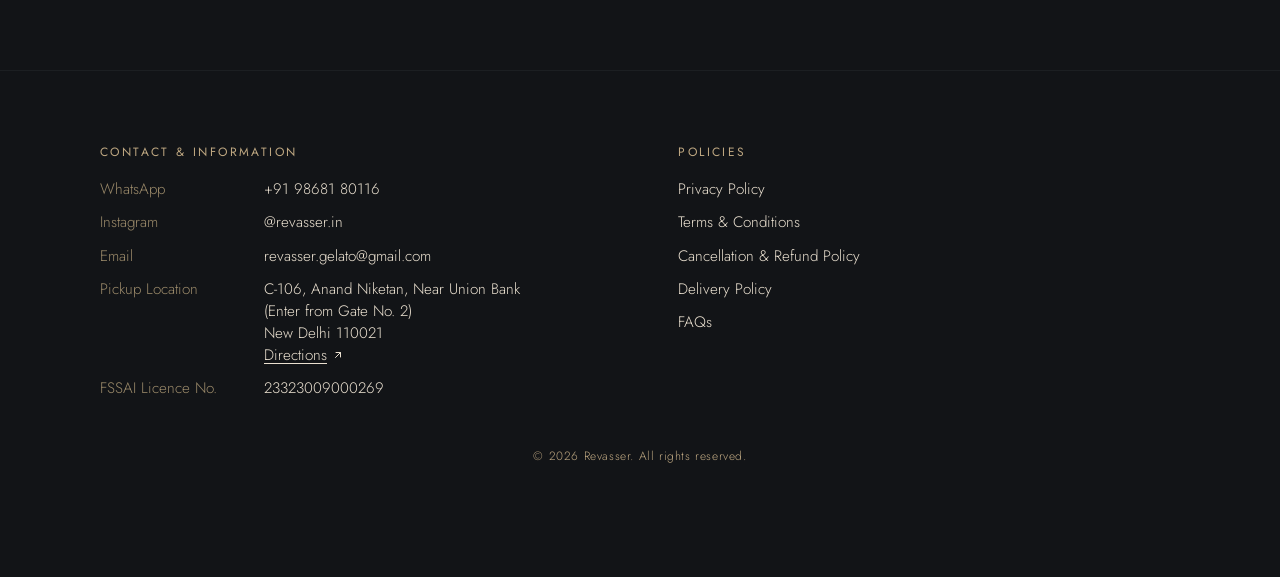
==== commit 2c50dac2: "Update contact details, gifting collage and About page layout - Footer: new email, pickup address wi" ====
--- a/index.html
+++ b/index.html
@@ -297,9 +297,9 @@
         <ul class="footer__list">
           <li><span class="footer__label">WhatsApp</span><a href="https://wa.me/919868180116" target="_blank" rel="noopener">+91 98681 80116</a></li>
           <li><span class="footer__label">Instagram</span><a href="https://www.instagram.com/revasser.in/" target="_blank" rel="noopener">@revasser.in</a></li>
-          <li><span class="footer__label">Email</span><a href="mailto:divijasingh@gmail.com">divijasingh@gmail.com</a></li>
-          <li><span class="footer__label">Pickup Location</span><span>To be added</span></li>
-          <li><span class="footer__label">FSSAI Licence No.</span><span>To be added</span></li>
+          <li><span class="footer__label">Email</span><a href="mailto:revasser.gelato@gmail.com">revasser.gelato@gmail.com</a></li>
+          <li><span class="footer__label">Pickup Location</span><span>C-106, Anand Niketan, Near Union Bank<br />(Enter from Gate No. 2)<br />New Delhi 110021<br /><a href="https://maps.app.goo.gl/SeJnaY1CPPLuA5N87" target="_blank" class="footer__directions" rel="noopener">Directions<svg aria-hidden="true" width="12" height="12" viewBox="0 0 24 24" fill="none" stroke="currentColor" stroke-width="2" stroke-linecap="round" stroke-linejoin="round"><path d="M7 17 17 7"/><path d="M8 7h9v9"/></svg></a></span></li>
+          <li><span class="footer__label">FSSAI Licence No.</span><span>23323009000269</span></li>
         </ul>
       </div>
       <div class="footer__col">
--- a/style.css
+++ b/style.css
@@ -976,6 +976,13 @@
 
 .footer__list a { transition: color 0.2s ease; }
 .footer__list a:hover { color: var(--sand); }
+.footer__directions {
+  display: inline-flex;
+  align-items: center;
+  gap: 0.3rem;
+  text-decoration: underline;
+  text-underline-offset: 3px;
+}
 
 /* ───────────────────────────────────────────
    FAQ (home page)
@@ -1212,7 +1219,8 @@
 .collage {
   display: grid;
   grid-template-columns: repeat(3, 1fr);
-  grid-template-rows: repeat(2, 28vw);
+  grid-auto-rows: 22vw;
+  grid-auto-flow: dense;
   gap: 0.5rem;
   padding: var(--gap) var(--rail);
   background: var(--parchment);
@@ -1250,8 +1258,6 @@
 }
 
 .collage__cell--tall { grid-row: span 2; }
-
-.collage__cell--wide { grid-column: span 1; }
 
 /* Testimonials */
 .testimonials {
@@ -1394,7 +1400,7 @@
   overflow: hidden;
 }
 
-.founder__image-wrap img { object-position: center 35%; } /* keep the cup in frame when cropped wide */
+.founder__image-wrap img { object-position: center 30%; } /* keep the face in frame when cropped wide */
 
 .founder__text {
   display: flex;
@@ -1412,6 +1418,61 @@
 }
 
 .founder + .story { border-top: none; }
+
+/* Split screen — full-bleed 50/50: text on the left, photo on the right.
+   Stacks with the photo on top on small screens. */
+.split {
+  display: grid;
+  grid-template-columns: 1fr 1fr;
+  min-height: clamp(34rem, 90vh, 52rem);
+  margin-top: var(--gap);
+}
+
+.split__text {
+  display: flex;
+  flex-direction: column;
+  justify-content: center;
+  gap: 1.6rem;
+  padding: clamp(4rem, 8vw, 8rem) clamp(2rem, 6vw, 7rem);
+  min-width: 0;
+}
+
+.split__title {
+  margin-top: -0.4rem;
+  font-size: clamp(2.5rem, 4vw, 4rem);
+}
+
+.split__copy {
+  color: var(--muted);
+  max-width: 34rem;
+  line-height: 1.9;
+}
+
+.split__media {
+  position: relative;
+  min-width: 0;
+  overflow: hidden;
+}
+
+.split__media img {
+  position: absolute;
+  inset: 0;
+  height: 100%;
+  object-fit: cover;
+  object-position: center 55%; /* keep the cone in frame */
+}
+
+@media (max-width: 900px) {
+  .split {
+    grid-template-columns: 1fr;
+    min-height: 0;
+  }
+  .split__media {
+    order: -1;
+    aspect-ratio: 4 / 5;
+  }
+  .split__text { padding: 3.5rem 24px 4.5rem; }
+}
 
 /* Story (About Revasser) */
 .story {
@@ -1541,7 +1602,7 @@
   .order--split .order__ctas { align-items: center; }
 
   /* Gifting */
-  .collage { grid-template-rows: repeat(2, 44vw); }
+  .collage { grid-auto-rows: 30vw; }
   .founder__inner {
     grid-template-columns: 1fr;
     border-radius: 20px;
@@ -1693,9 +1754,8 @@
 
   .collage {
     grid-template-columns: 1fr 1fr;
-    grid-template-rows: auto;
-  }
-  .collage__cell--tall { grid-row: span 1; }
+    grid-auto-rows: 46vw;
+  }
 
   /* Churning: stack name + availability on small screens */
   .churning__item {
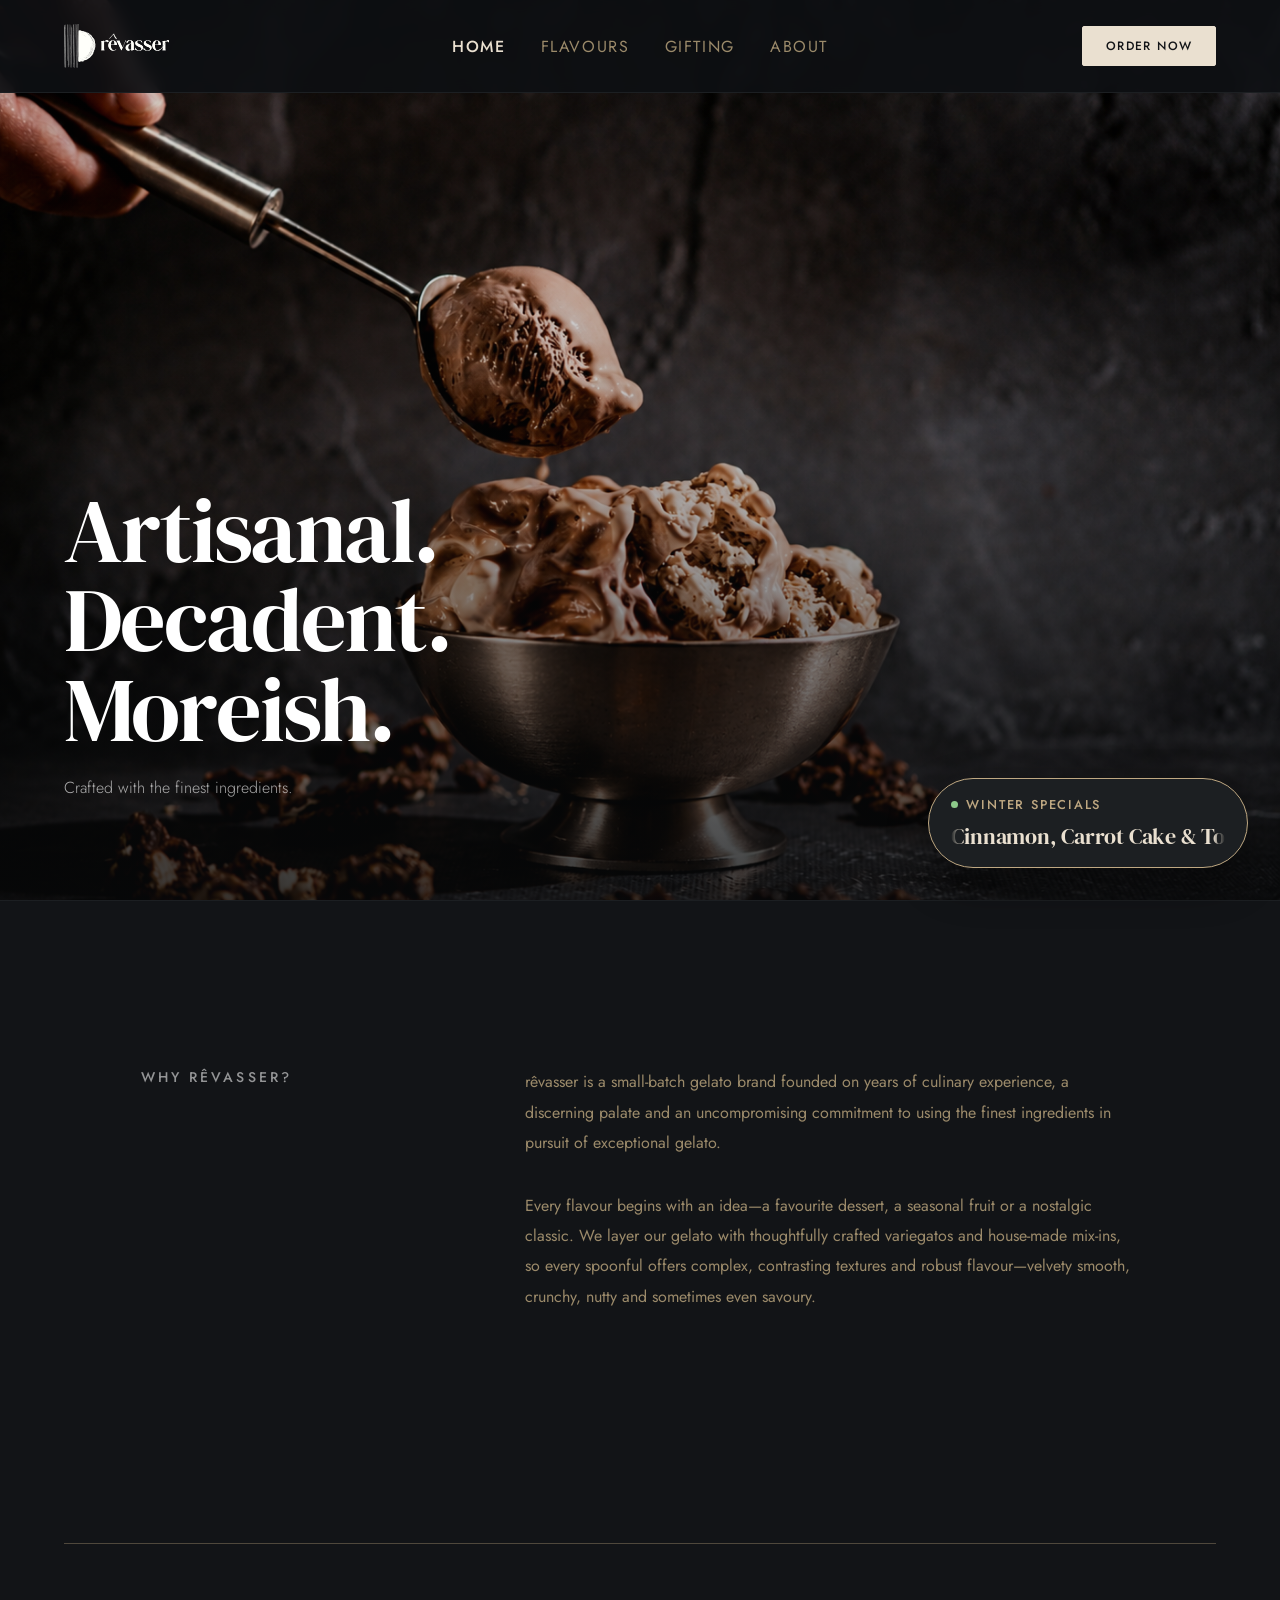
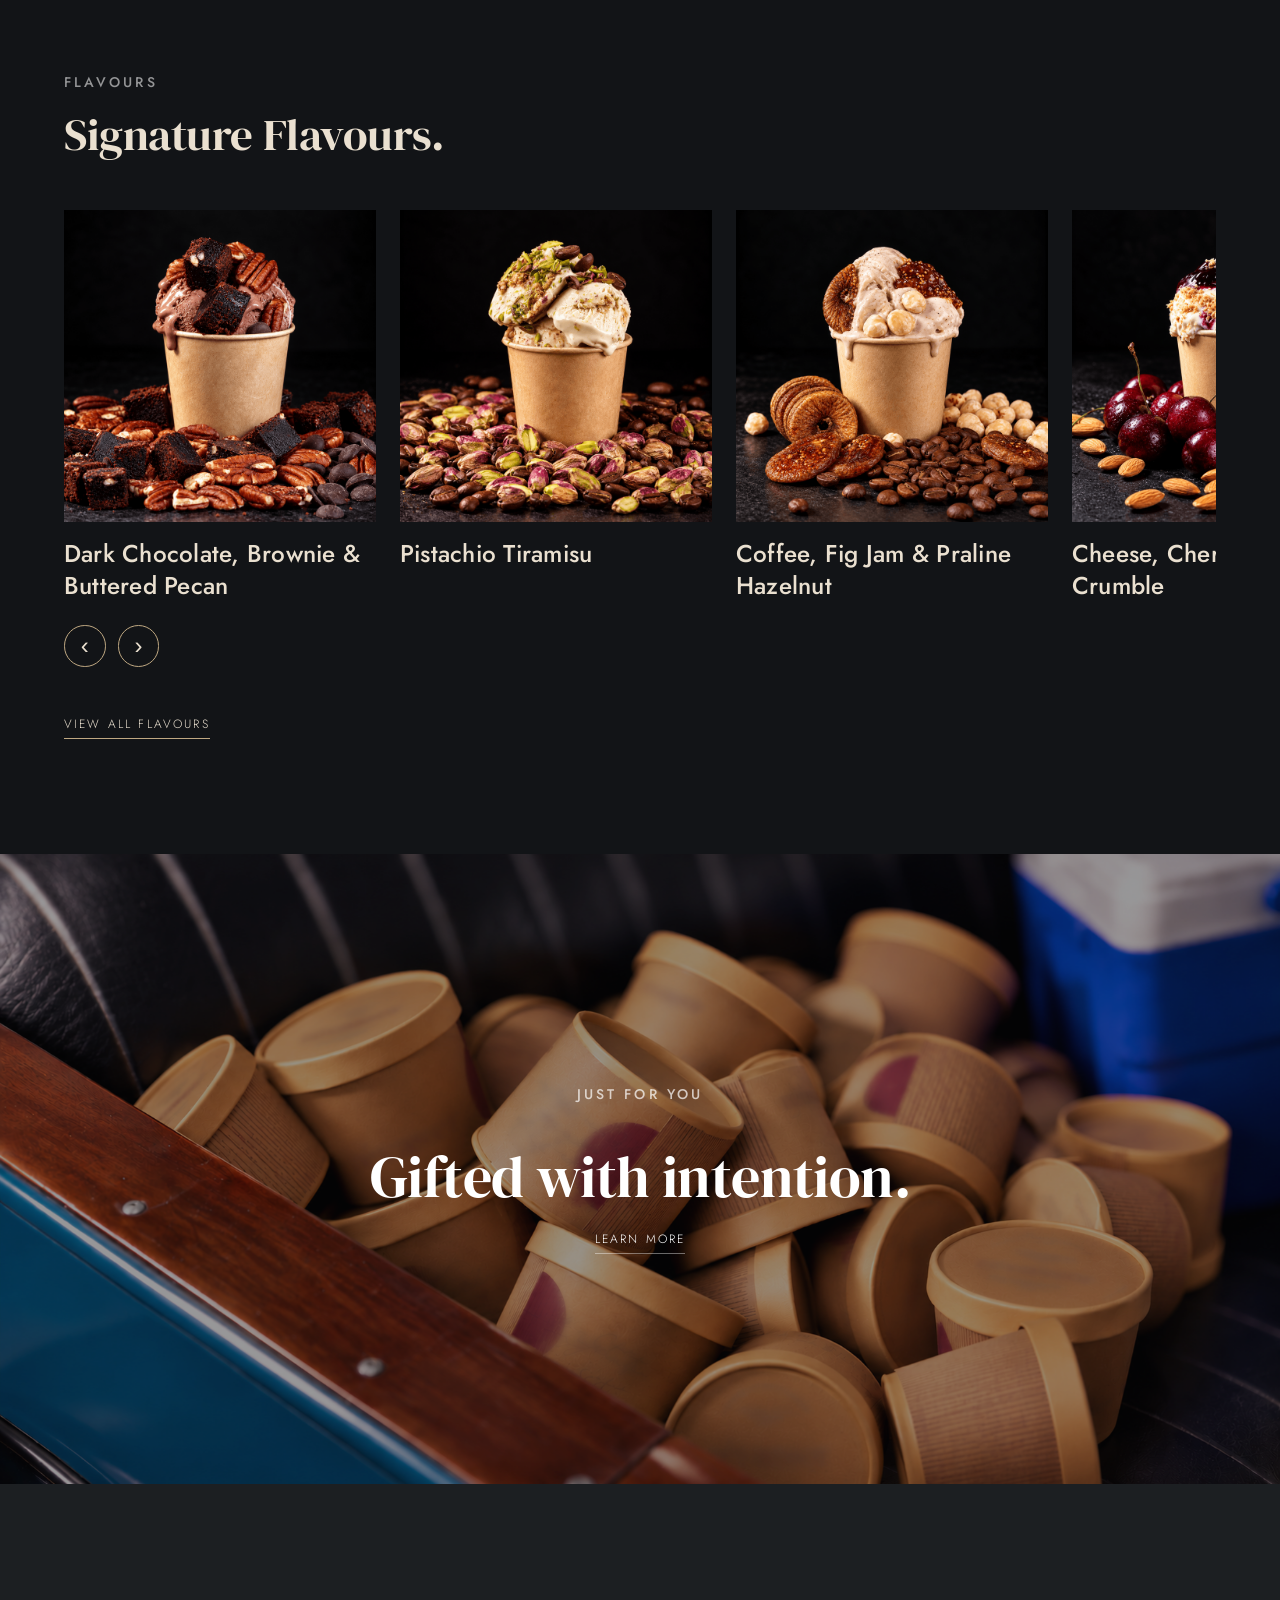
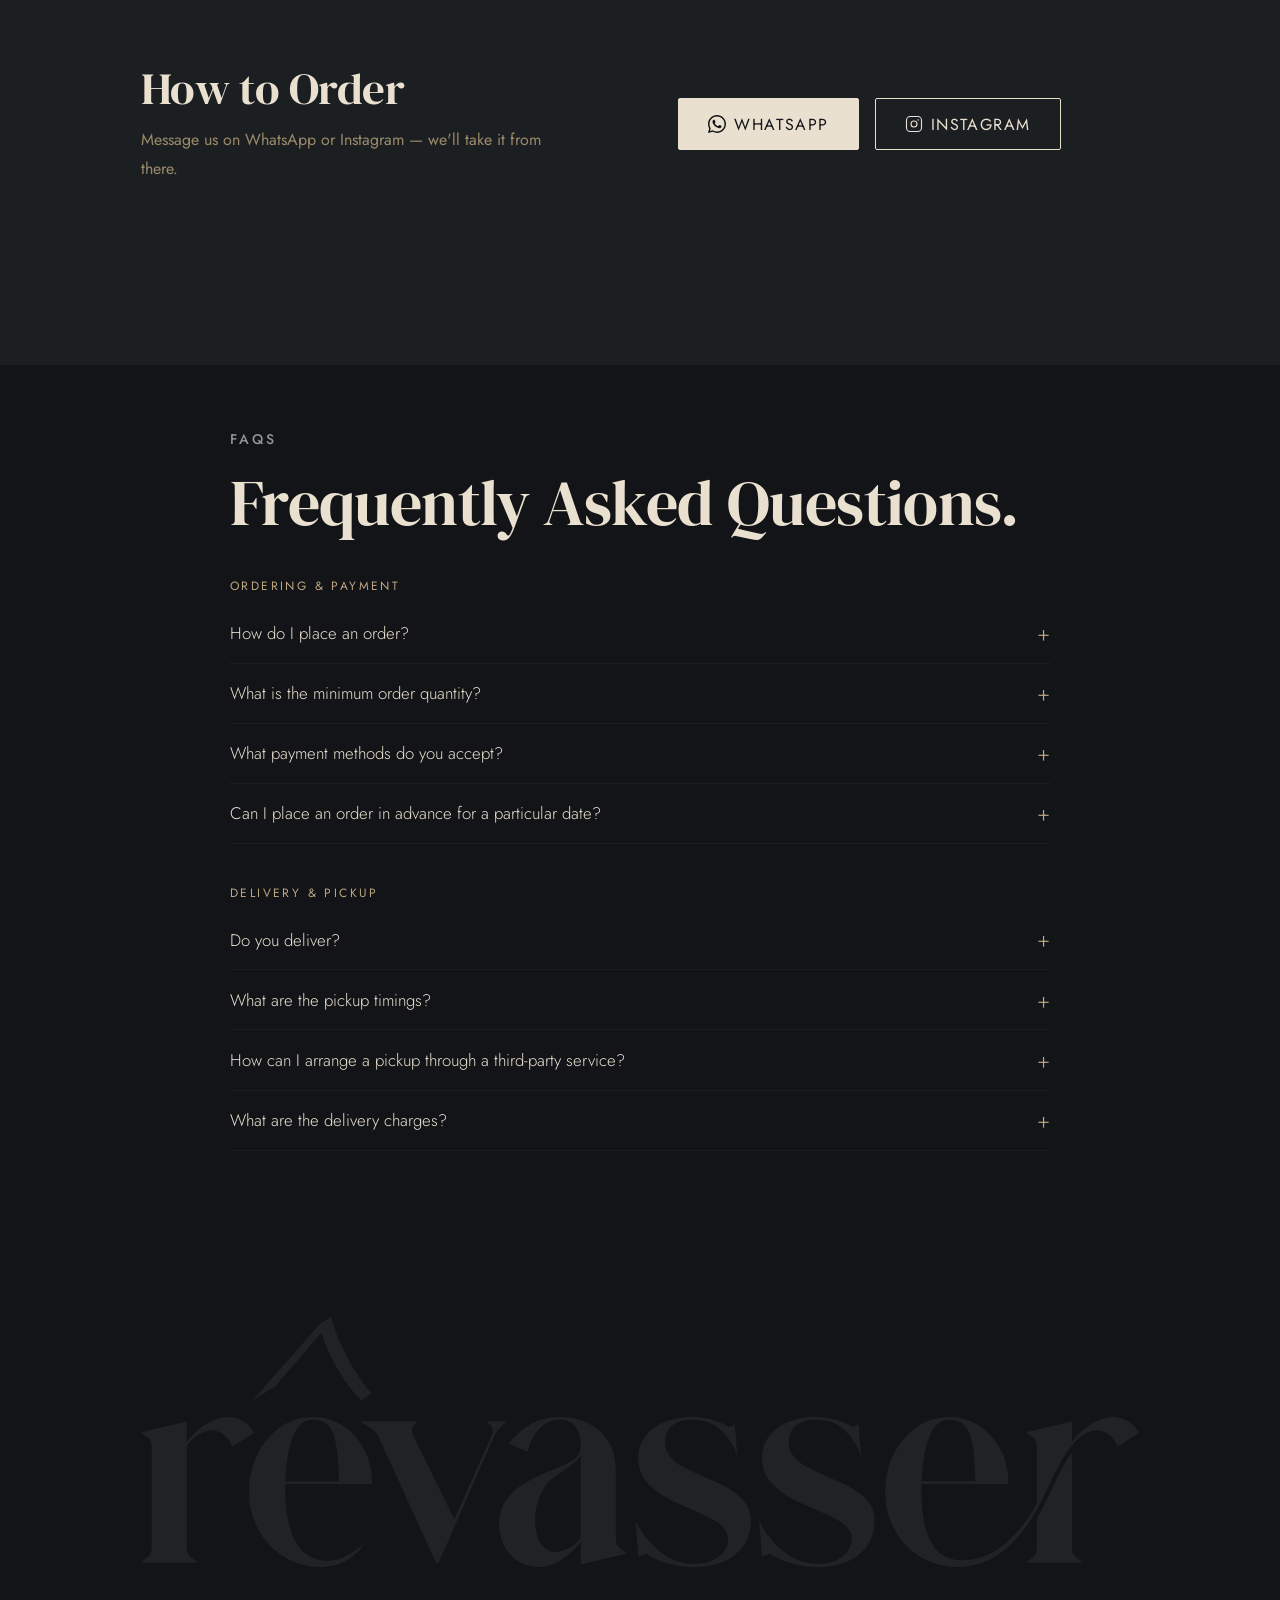
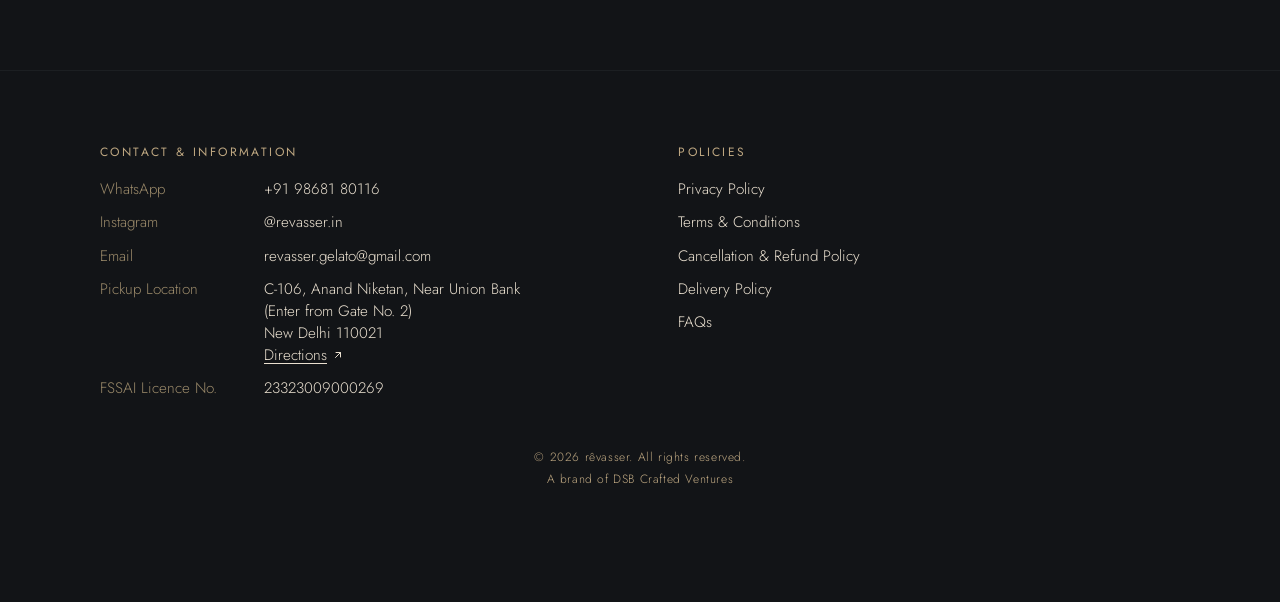
==== commit d84b6549: "Add policy pages and brand line in footer - New pages: Terms & Conditions, Privacy Policy, Cancellat" ====
--- a/index.html
+++ b/index.html
@@ -305,15 +305,15 @@
       <div class="footer__col">
         <h3 class="footer__heading">Policies</h3>
         <ul class="footer__list">
-          <li><a href="#">Privacy Policy</a></li>
-          <li><a href="#">Terms &amp; Conditions</a></li>
-          <li><a href="#">Cancellation &amp; Refund Policy</a></li>
+          <li><a href="privacy.html">Privacy Policy</a></li>
+          <li><a href="terms.html">Terms &amp; Conditions</a></li>
+          <li><a href="cancellation-refund.html">Cancellation &amp; Refund Policy</a></li>
           <li><a href="#">Delivery Policy</a></li>
           <li><a href="index.html#faq">FAQs</a></li>
         </ul>
       </div>
     </div>
-    <p class="footer__copy">&copy; 2026 Revasser. All rights reserved.</p>
+    <p class="footer__copy">&copy; 2026 rêvasser. All rights reserved.<br />A brand of DSB Crafted Ventures</p>
   </footer>
 
   <!-- ─── CHURN BANNER ───────────────────────────────────
--- a/style.css
+++ b/style.css
@@ -1050,8 +1050,76 @@
   text-align: center;
   font-size: 0.75rem;
   letter-spacing: 0.05em;
+  line-height: 1.8;
   color: var(--sand);
 }
+
+/* ───────────────────────────────────────────
+   LEGAL / POLICY PAGES
+─────────────────────────────────────────── */
+.legal {
+  max-width: 760px;
+  margin: 0 auto;
+  padding: clamp(9rem, 14vw, 12rem) var(--rail) var(--gap);
+}
+
+.legal__title {
+  font-size: clamp(2.5rem, 5vw, 4rem);
+}
+
+.legal__updated {
+  margin: 1rem 0 3rem;
+  font-size: 0.8125rem;
+  letter-spacing: 0.12em;
+  text-transform: uppercase;
+  color: var(--sand);
+}
+
+.legal__doc h2 {
+  margin: 2.75rem 0 1rem;
+  font-family: var(--font-serif);
+  font-weight: 300;
+  font-size: 1.5rem;
+  line-height: 1.3;
+  color: var(--ink);
+}
+
+.legal__doc p,
+.legal__doc li {
+  font-size: 1rem;
+  font-weight: 400;
+  line-height: 1.8;
+  color: var(--muted);
+}
+
+.legal__doc p + p,
+.legal__doc p + ul,
+.legal__doc ul + p { margin-top: 1rem; }
+
+.legal__doc ul { list-style: disc; padding-left: 1.25rem; }
+.legal__doc li + li { margin-top: 0.5rem; }
+.legal__doc li::marker { color: var(--sand); }
+
+.legal__doc a {
+  color: var(--ink);
+  text-decoration: underline;
+  text-underline-offset: 3px;
+}
+.legal__doc a:hover { color: var(--sand); }
+
+.legal__doc .legal__contact { list-style: none; padding-left: 0; margin-top: 1rem; }
+.legal__contact li { display: flex; flex-wrap: wrap; gap: 0.25rem 1rem; }
+.legal__contact span { min-width: 10rem; color: var(--sand); }
+
+.legal__rule {
+  margin: clamp(4rem, 8vw, 6rem) 0;
+  border: 0;
+  height: 1px;
+  background: var(--sand);
+  opacity: 0.35;
+}
+
+.legal__doc { scroll-margin-top: 7rem; }
 
 /* ═══════════════════════════════════════════
    GIFTING PAGE
